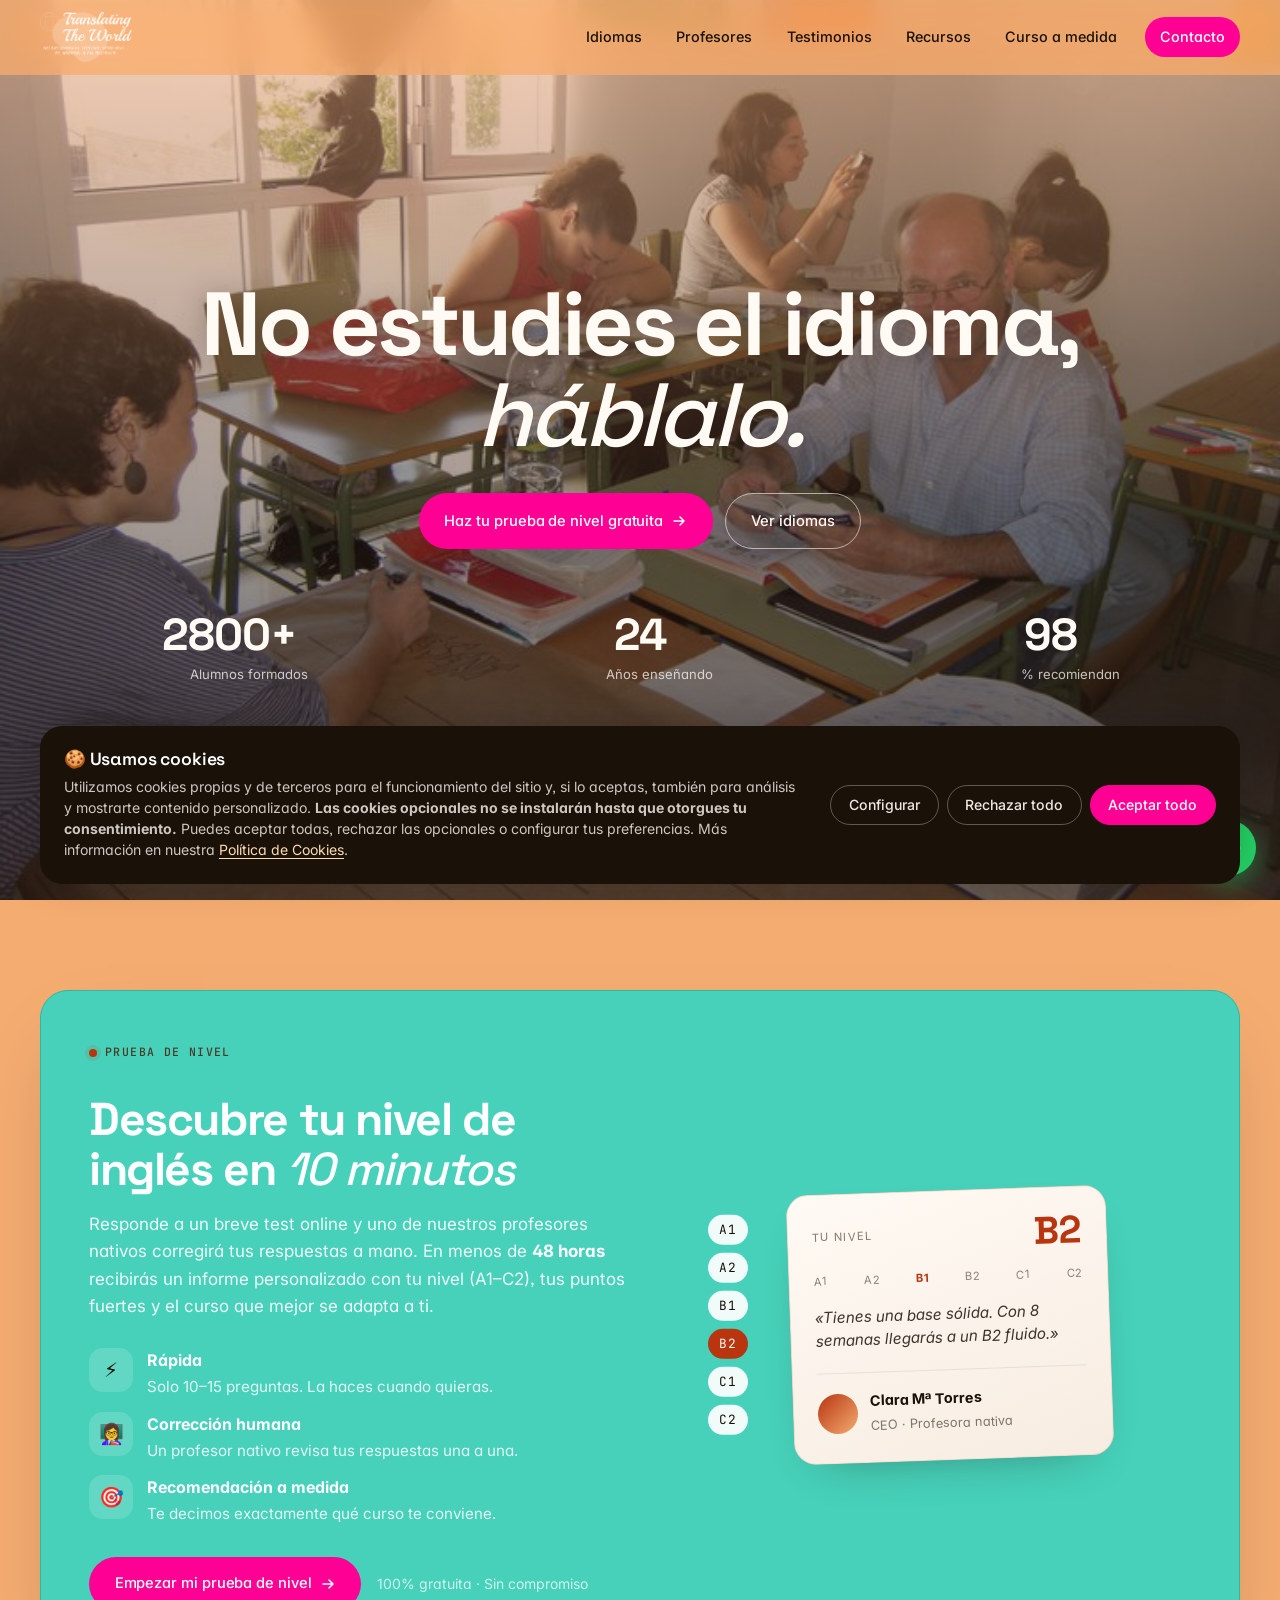
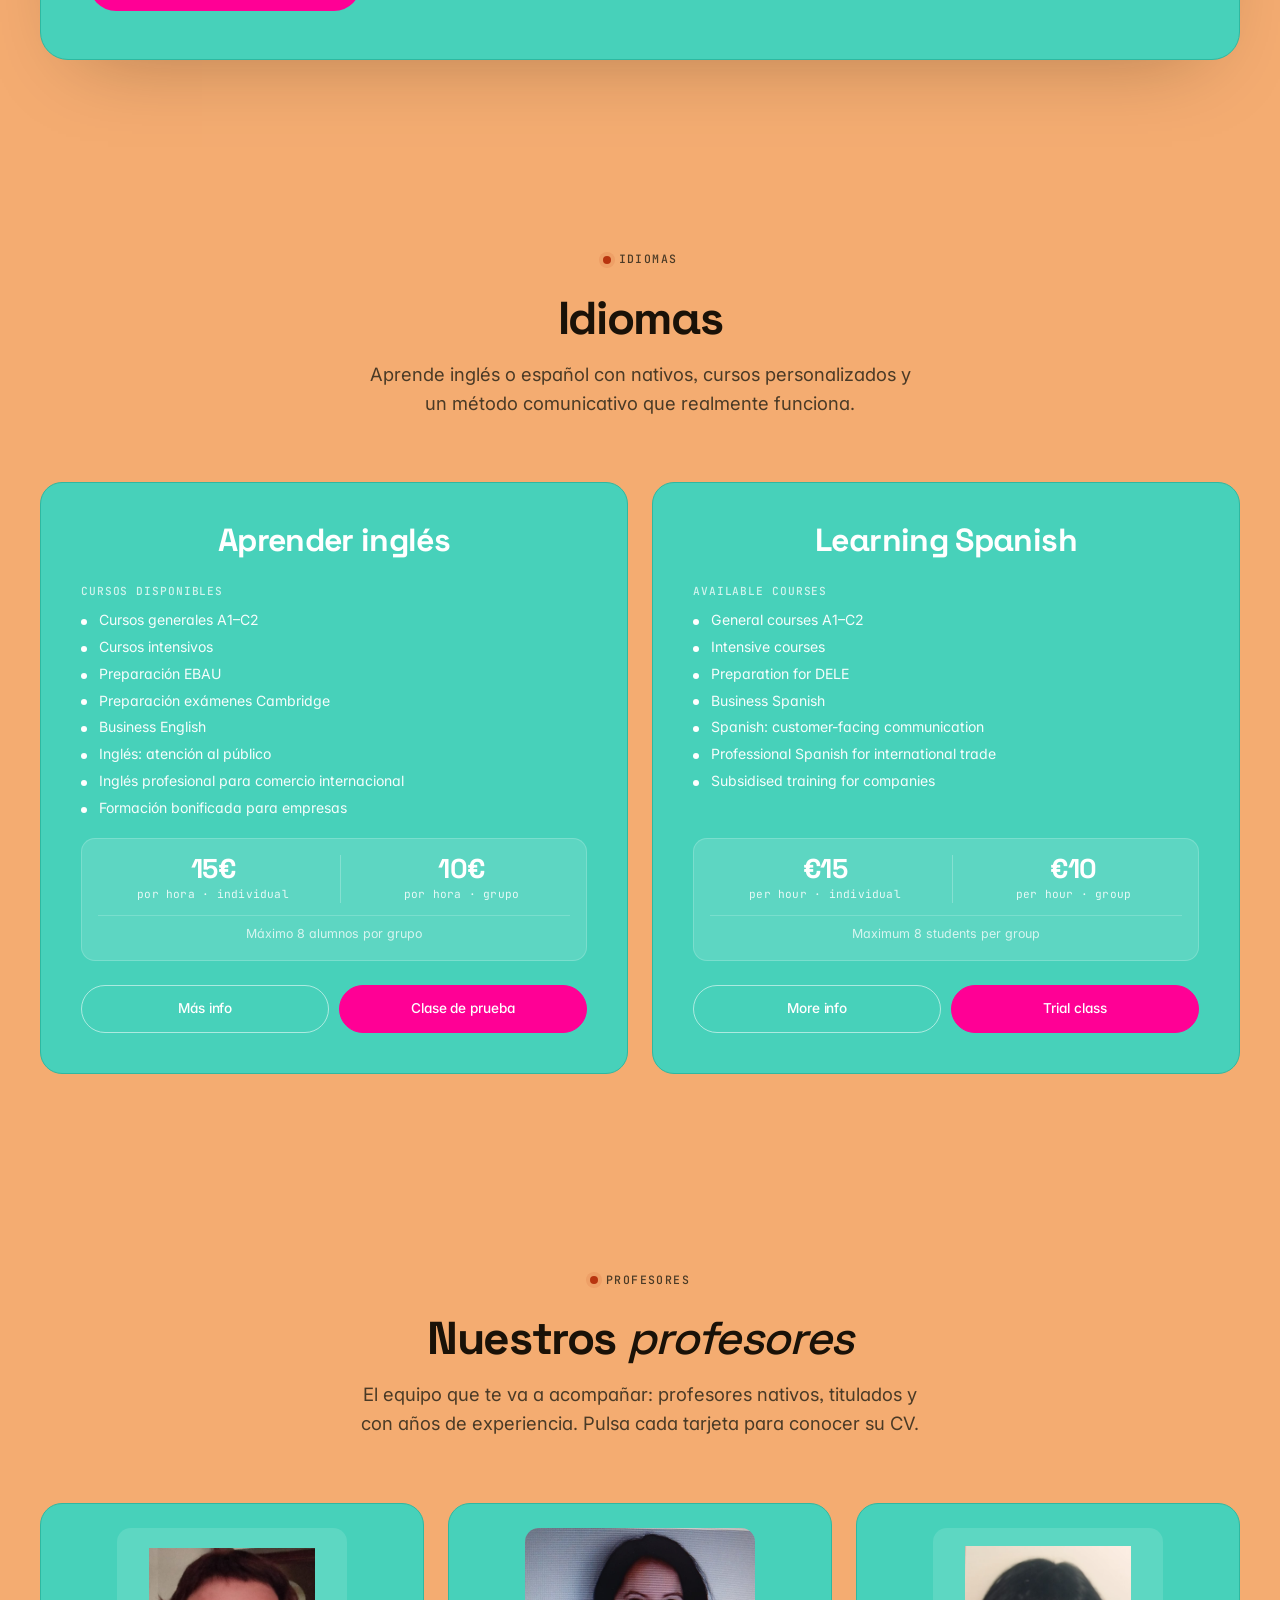
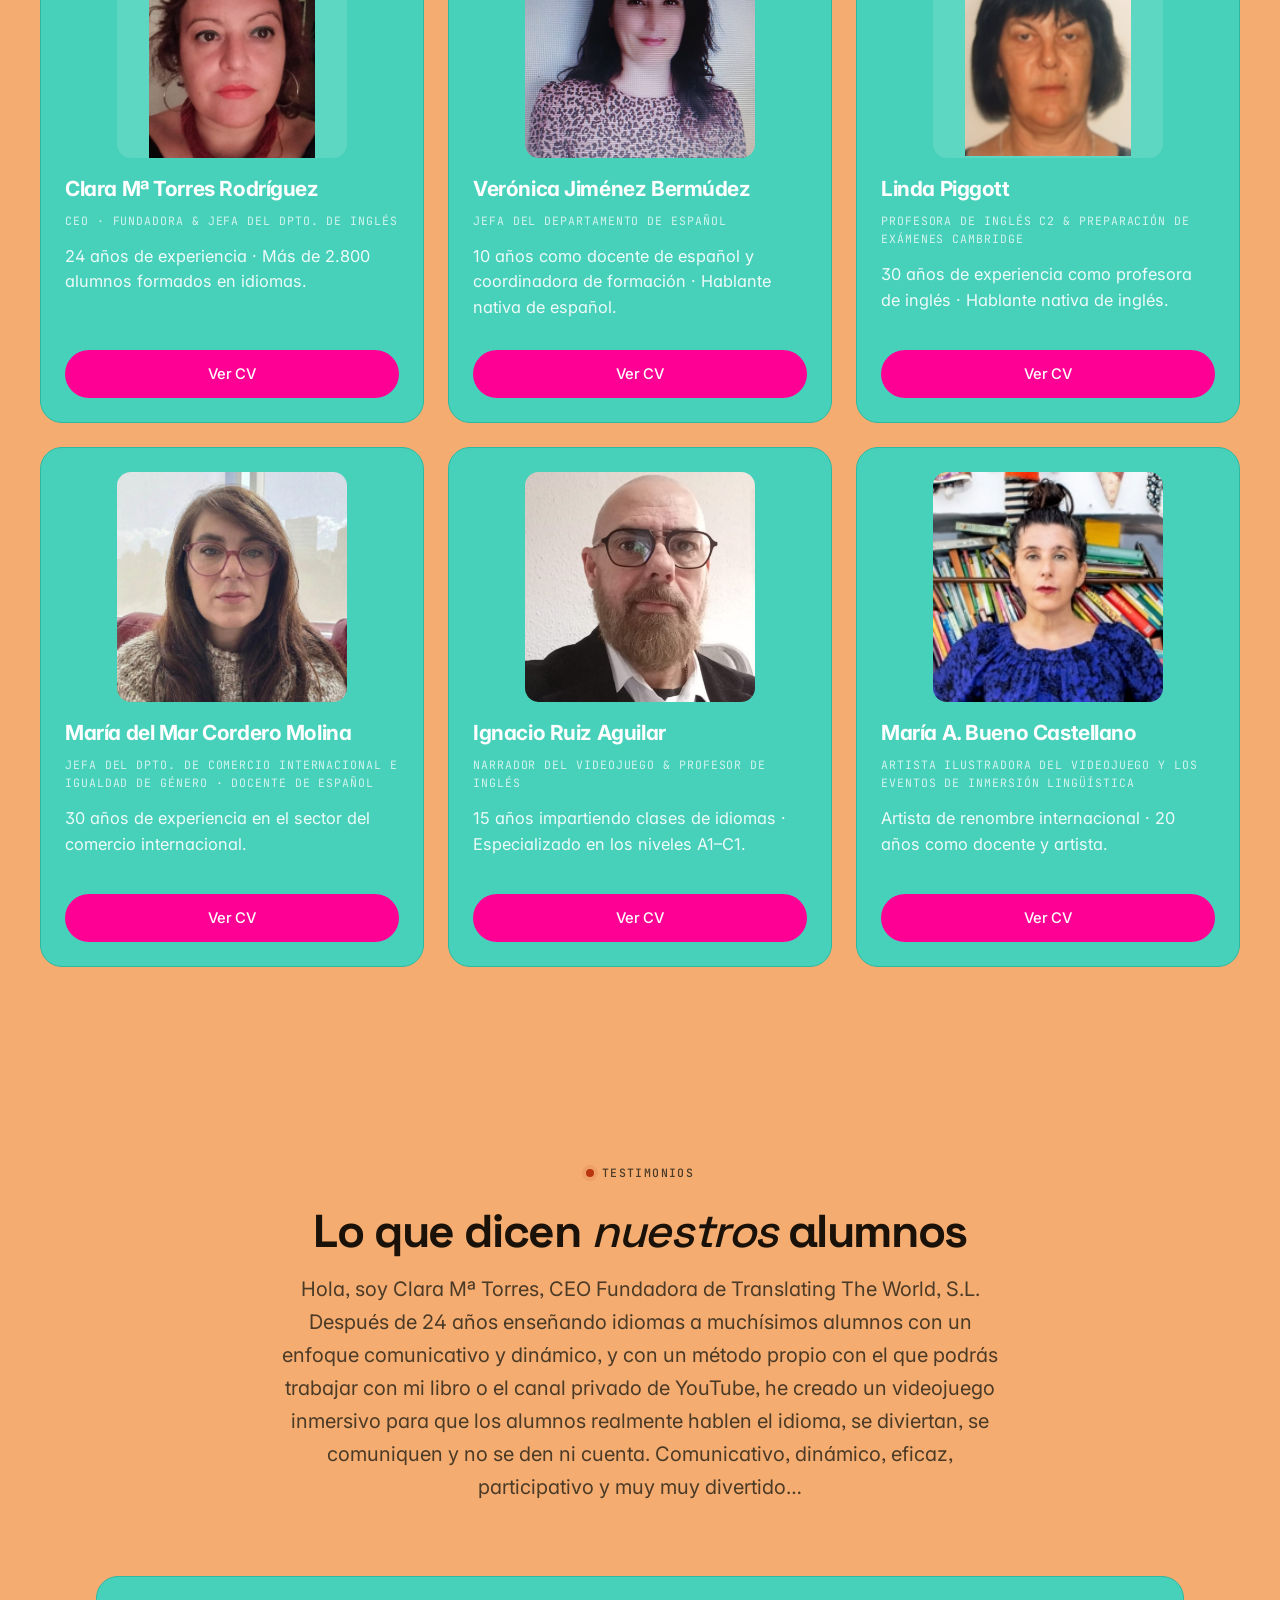
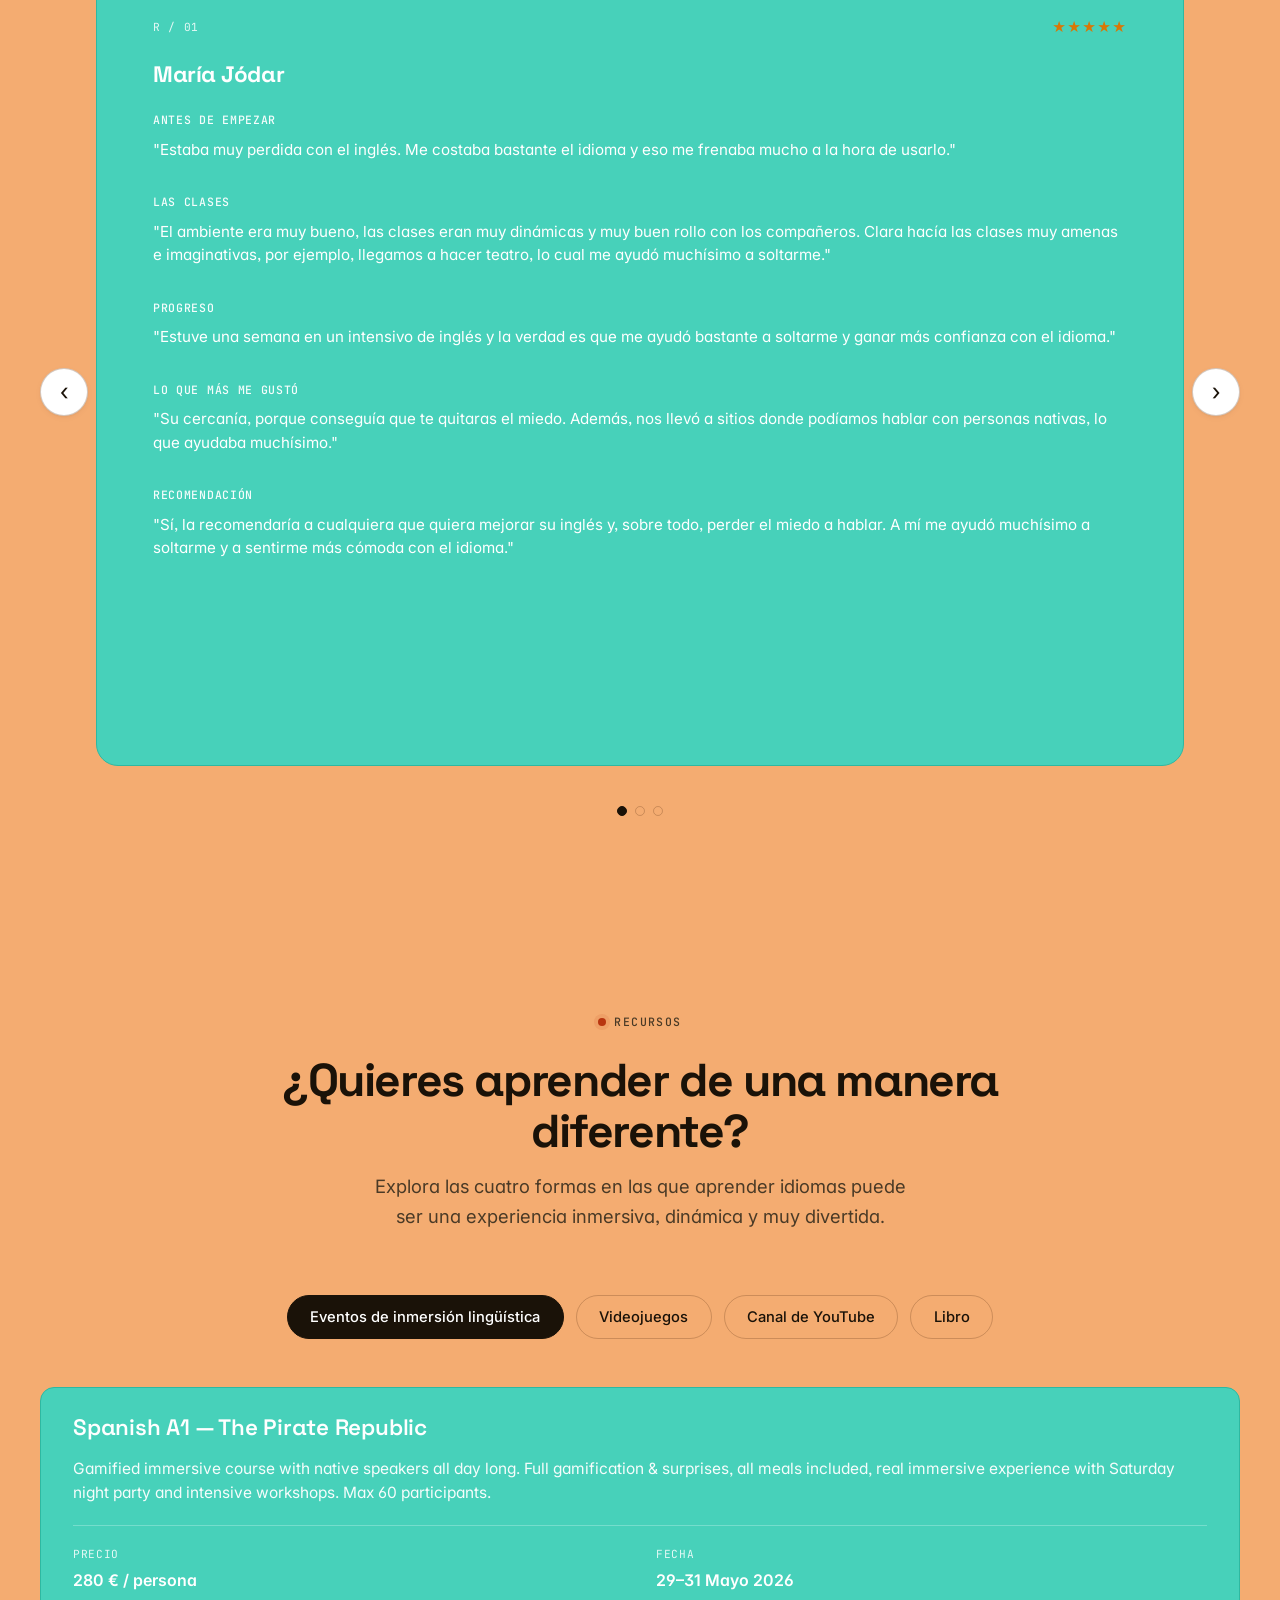
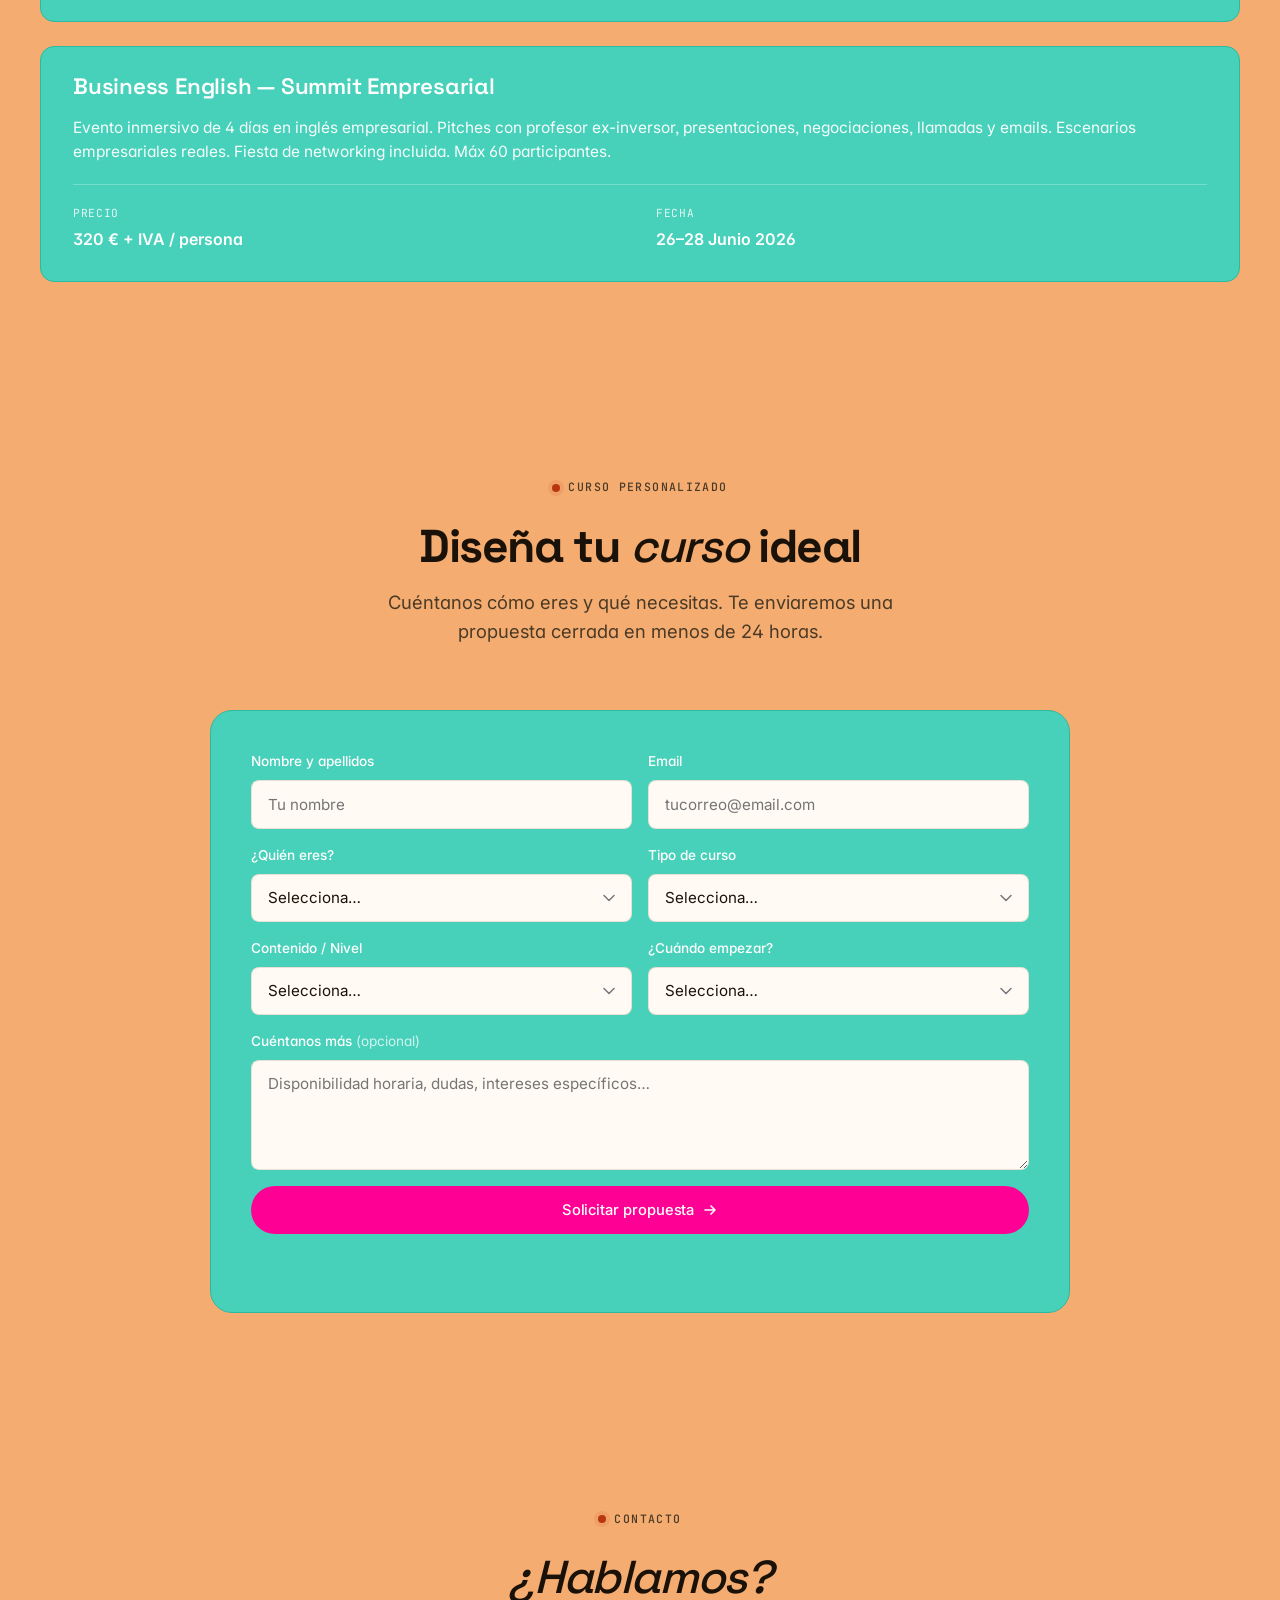
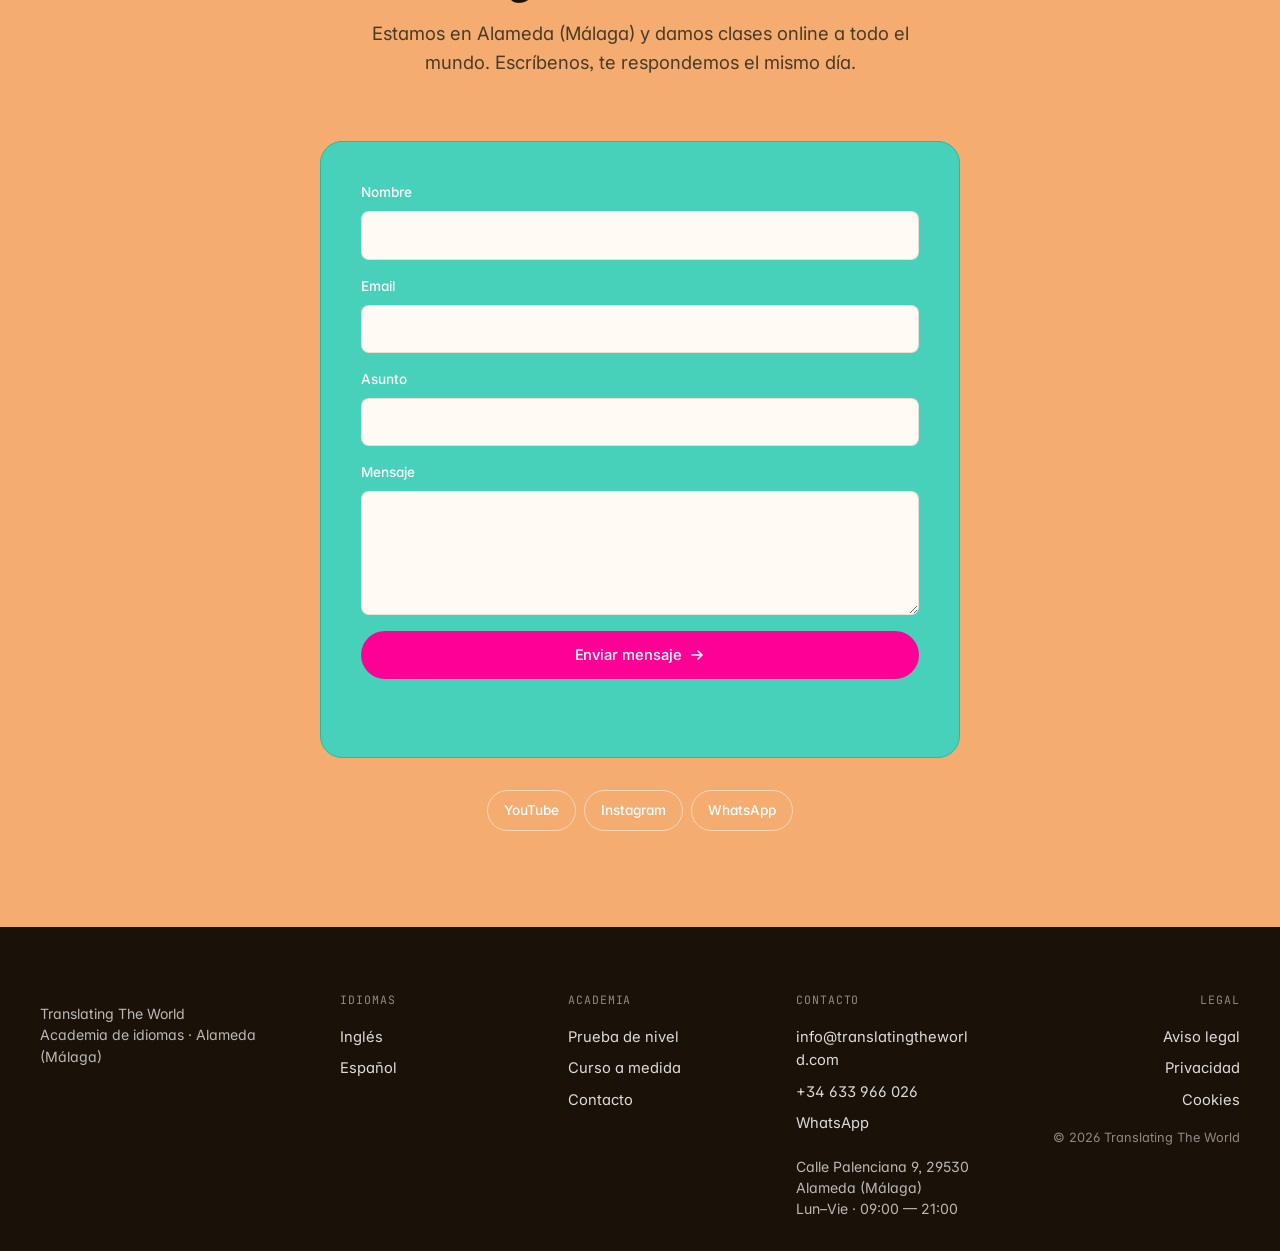
==== index.html @ 88749ecc "Cambios" ====
<!DOCTYPE html>
<html lang="es">
<head>
    <meta charset="UTF-8" />
    <meta name="viewport" content="width=device-width, initial-scale=1.0" />
    <meta name="theme-color" content="#f0a878" />
    <meta name="color-scheme" content="light" />

    <!-- SEO principal -->
    <title>Academia de inglés y español en Alameda (Málaga) · Translating The World</title>
    <meta name="description" content="Academia de idiomas en Alameda (Málaga): aprende inglés y español con profesores nativos, cursos personalizados y preparación de Cambridge, IELTS y DELE. Clases online y presenciales." />
    <meta name="keywords" content="academia de idiomas, aprender inglés, aprender español, academia inglés Málaga, academia español Málaga, academia de idiomas Alameda, clases inglés, clases español, profesores nativos, DELE, IELTS, Cambridge, cursos de idiomas" />
    <meta name="author" content="Translating The World" />
    <meta name="robots" content="index, follow, max-image-preview:large, max-snippet:-1, max-video-preview:-1" />
    <meta name="googlebot" content="index, follow" />
    <meta name="language" content="Spanish" />
    <meta name="geo.region" content="ES-MA" />
    <meta name="geo.placename" content="Alameda" />
    <meta name="geo.position" content="37.2122;-4.6512" />
    <meta name="ICBM" content="37.2122, -4.6512" />
    <link rel="canonical" href="https://www.translatingtheworld.com/" />

    <!-- Open Graph -->
    <meta property="og:type" content="website" />
    <meta property="og:locale" content="es_ES" />
    <meta property="og:site_name" content="Translating The World" />
    <meta property="og:title" content="Academia de inglés y español en Alameda (Málaga) · Translating The World" />
    <meta property="og:description" content="Aprende inglés y español con profesores nativos. Cursos personalizados, Cambridge, IELTS y DELE. Online y presencial en Alameda (Málaga)." />
    <meta property="og:url" content="https://www.translatingtheworld.com/" />
    <meta property="og:image" content="https://www.translatingtheworld.com/photos/hero-1.jpg" />
    <meta property="og:image:width" content="720" />
    <meta property="og:image:height" content="540" />
    <meta property="og:image:alt" content="Academia Translating The World — Aprende idiomas con profesores nativos" />

    <!-- Twitter Card -->
    <meta name="twitter:card" content="summary_large_image" />
    <meta name="twitter:title" content="Academia de inglés y español en Alameda (Málaga) · Translating The World" />
    <meta name="twitter:description" content="Aprende inglés y español con profesores nativos. Cursos personalizados, Cambridge, IELTS y DELE." />
    <meta name="twitter:image" content="https://www.translatingtheworld.com/photos/hero-1.jpg" />
    <meta name="twitter:image:alt" content="Academia Translating The World — Aprende idiomas con profesores nativos" />

    <!-- Favicon y PWA -->
    <link rel="icon" type="image/jpeg" href="Favicon.jpg" />
    <link rel="apple-touch-icon" href="Favicon.jpg" />
    <meta name="apple-mobile-web-app-capable" content="yes" />
    <meta name="apple-mobile-web-app-status-bar-style" content="default" />
    <meta name="apple-mobile-web-app-title" content="Translating The World" />

    <!-- Fuentes: preconnect para reducir TTFB -->
    <link rel="preconnect" href="https://fonts.googleapis.com" />
    <link rel="preconnect" href="https://fonts.gstatic.com" crossorigin />
    <link rel="dns-prefetch" href="https://fonts.googleapis.com" />

    <link href="https://fonts.googleapis.com/css2?family=Inter:wght@300;400;500;600;700;800&family=Space+Grotesk:wght@400;500;600;700&family=JetBrains+Mono:wght@400;500&display=swap" rel="stylesheet" />
    <link rel="stylesheet" href="styles.css" />

    <!-- Schema.org JSON-LD -->
    <script type="application/ld+json">
    {
        "@context": "https://schema.org",
        "@type": "EducationalOrganization",
        "@id": "https://www.translatingtheworld.com/#organization",
        "name": "Translating The World",
        "alternateName": "Translating The World Academia de Idiomas",
        "url": "https://www.translatingtheworld.com/",
        "logo": "https://www.translatingtheworld.com/Logo.png",
        "description": "Academia de idiomas especializada en la enseñanza de inglés y español con profesores nativos y cursos personalizados.",
        "foundingDate": "2014",
        "address": {
            "@type": "PostalAddress",
            "streetAddress": "Calle Palenciana 9",
            "addressLocality": "Alameda",
            "postalCode": "29530",
            "addressRegion": "Málaga",
            "addressCountry": "ES"
        },
        "geo": {
            "@type": "GeoCoordinates",
            "latitude": 37.2122,
            "longitude": -4.6512
        },
        "contactPoint": {
            "@type": "ContactPoint",
            "telephone": "+34-633-966-026",
            "contactType": "customer service",
            "email": "info@translatingtheworld.com",
            "availableLanguage": ["Spanish", "English"]
        },
        "openingHoursSpecification": [
            {
                "@type": "OpeningHoursSpecification",
                "dayOfWeek": ["Monday", "Tuesday", "Wednesday", "Thursday", "Friday"],
                "opens": "09:00",
                "closes": "21:00"
            }
        ],
        "sameAs": [
            "https://www.youtube.com/@LaSagadelosSieteMares",
            "https://www.instagram.com/translatingtheworldcom/"
        ],
        "priceRange": "€€",
        "image": "https://www.translatingtheworld.com/Logo.png"
    }
    </script>
    <script type="application/ld+json">
    {
        "@context": "https://schema.org",
        "@type": "Course",
        "name": "Curso de inglés para adultos",
        "description": "Curso de inglés completo con profesores nativos: conversación, fluidez, preparación Cambridge e IELTS, inglés de negocios. Modalidad online y presencial.",
        "provider": {
            "@id": "https://www.translatingtheworld.com/#organization"
        },
        "inLanguage": "en",
        "courseMode": ["online", "onsite"],
        "educationalLevel": "All Levels"
    }
    </script>
    <script type="application/ld+json">
    {
        "@context": "https://schema.org",
        "@type": "Course",
        "name": "Curso de español para extranjeros",
        "description": "Curso de español con profesores nativos: DELE A1–C2, cultura hispana, español de negocios. Modalidad online y presencial.",
        "provider": {
            "@id": "https://www.translatingtheworld.com/#organization"
        },
        "inLanguage": "es",
        "courseMode": ["online", "onsite"],
        "educationalLevel": "All Levels"
    }
    </script>
    <script type="application/ld+json">
    {
        "@context": "https://schema.org",
        "@type": "WebSite",
        "@id": "https://www.translatingtheworld.com/#website",
        "url": "https://www.translatingtheworld.com/",
        "name": "Translating The World",
        "inLanguage": "es-ES",
        "publisher": {
            "@id": "https://www.translatingtheworld.com/#organization"
        }
    }
    </script>
</head>
<body>
    <!-- ========== HEADER / NAV ========== -->
    <header class="header" id="header">
        <div class="container header__container">
            <a href="#home" class="logo" aria-label="Translating The World — Inicio">
                <img class="logo__img" src="Logo.png" alt="" aria-hidden="true">
            </a>

            <nav class="nav" id="nav" aria-label="Navegación principal">
                <a href="#languages" class="nav__link">Idiomas</a>
                <a href="#teachers" class="nav__link">Profesores</a>
                <a href="#testimonials" class="nav__link">Testimonios</a>
                <a href="#resources" class="nav__link">Recursos</a>
                <a href="#custom" class="nav__link">Curso a medida</a>
                <a href="#contact" class="nav__link nav__link--cta">Contacto</a>
            </nav>

            <button class="menu-toggle" id="menu-toggle" aria-label="Abrir menú" aria-expanded="false" aria-controls="nav">
                <span></span><span></span><span></span>
            </button>
        </div>
    </header>

    <noscript>
        <div style="background:#1a1208;color:#fffaf4;padding:1rem;text-align:center;font-family:sans-serif;">
            Para una experiencia completa en Translating The World, activa JavaScript. Las funciones de navegación y formulario requieren JavaScript.
        </div>
    </noscript>

    <!-- ========== HERO ========== -->
    <section class="hero" id="home" aria-label="Eslogan principal y datos clave de la academia">
        <!-- Carrusel de fondo: añade tantas imágenes como quieras a la carpeta /photos -->
        <div class="hero__carousel" aria-hidden="true">
            <div class="hero__track">
                <div class="hero__slide" role="img" aria-label="Foto de la academia" style="background-image:url('photos/hero-1.jpg');"></div>
                <div class="hero__slide" role="img" aria-label="Foto de la academia" style="background-image:url('photos/hero-2.jpg');"></div>
                <div class="hero__slide" role="img" aria-label="Foto de la academia" style="background-image:url('photos/hero-3.jpg');"></div>
                <div class="hero__slide" role="img" aria-label="Foto de la academia" style="background-image:url('photos/hero-4.jpg');"></div>
                <div class="hero__slide" role="img" aria-label="Foto de la academia" style="background-image:url('photos/hero-5.jpg');"></div>
                <div class="hero__slide" role="img" aria-label="Foto de la academia" style="background-image:url('photos/hero-6.jpg');"></div>
                <!-- Copias para el bucle infinito (la animación recorre las 6 primeras) -->
                <div class="hero__slide" role="img" aria-label="Foto de la academia" style="background-image:url('photos/hero-1.jpg');"></div>
                <div class="hero__slide" role="img" aria-label="Foto de la academia" style="background-image:url('photos/hero-2.jpg');"></div>
                <div class="hero__slide" role="img" aria-label="Foto de la academia" style="background-image:url('photos/hero-3.jpg');"></div>
                <div class="hero__slide" role="img" aria-label="Foto de la academia" style="background-image:url('photos/hero-4.jpg');"></div>
                <div class="hero__slide" role="img" aria-label="Foto de la academia" style="background-image:url('photos/hero-5.jpg');"></div>
                <div class="hero__slide" role="img" aria-label="Foto de la academia" style="background-image:url('photos/hero-6.jpg');"></div>
            </div>
            <div class="hero__overlay"></div>
        </div>

        <div class="container hero__container">
            <div class="hero__inner">
                <h1 class="hero__title">
                    No estudies el idioma,<br/>
                    <em>háblalo.</em>
                </h1>
                <div class="hero__actions">
                    <a href="prueba-de-nivel.html" class="btn btn--primary">
                        Haz tu prueba de nivel gratuita
                        <svg width="16" height="16" viewBox="0 0 16 16" fill="none" aria-hidden="true"><path d="M3 8h10M9 4l4 4-4 4" stroke="currentColor" stroke-width="1.6" stroke-linecap="round" stroke-linejoin="round"/></svg>
                    </a>
                    <a href="#languages" class="btn btn--ghost btn--light">Ver idiomas</a>
                </div>
            </div>

            <dl class="hero__stats" aria-label="Datos clave de la academia">
                <div class="stat">
                    <dt class="stat__num" data-counter="2800">0</dt>
                    <dd class="stat__label">Alumnos formados</dd>
                </div>
                <div class="stat">
                    <dt class="stat__num" data-counter="24">0</dt>
                    <dd class="stat__label">Años enseñando</dd>
                </div>
                <div class="stat">
                    <dt class="stat__num" data-counter="98">0</dt>
                    <dd class="stat__label">% recomiendan</dd>
                </div>
            </dl>
        </div>
    </section>

    <!-- ========== PRUEBA DE NIVEL ========== -->
    <section class="section leveltest" id="leveltest" aria-labelledby="leveltest-title">
        <div class="container">
            <div class="leveltest__panel">
                <div class="leveltest__copy">
                    <span class="eyebrow"><span class="eyebrow__dot"></span>Prueba de nivel</span>
                    <h2 class="section__title" id="leveltest-title">Descubre tu nivel de inglés en <em>10 minutos</em></h2>
                    <p class="leveltest__lead">
                        Responde a un breve test online y uno de nuestros profesores nativos
                        corregirá tus respuestas a mano. En menos de <strong>48 horas</strong>
                        recibirás un informe personalizado con tu nivel (A1–C2), tus puntos
                        fuertes y el curso que mejor se adapta a ti.
                    </p>

                    <ul class="leveltest__bullets" role="list">
                        <li>
                            <span class="leveltest__bullet-icon" aria-hidden="true">⚡</span>
                            <div>
                                <strong>Rápida</strong>
                                <p>Solo 10–15 preguntas. La haces cuando quieras.</p>
                            </div>
                        </li>
                        <li>
                            <span class="leveltest__bullet-icon" aria-hidden="true">👩‍🏫</span>
                            <div>
                                <strong>Corrección humana</strong>
                                <p>Un profesor nativo revisa tus respuestas una a una.</p>
                            </div>
                        </li>
                        <li>
                            <span class="leveltest__bullet-icon" aria-hidden="true">🎯</span>
                            <div>
                                <strong>Recomendación a medida</strong>
                                <p>Te decimos exactamente qué curso te conviene.</p>
                            </div>
                        </li>
                    </ul>

                    <div class="leveltest__actions">
                        <a href="prueba-de-nivel.html" class="btn btn--primary">
                            Empezar mi prueba de nivel
                            <svg width="16" height="16" viewBox="0 0 16 16" fill="none" aria-hidden="true"><path d="M3 8h10M9 4l4 4-4 4" stroke="currentColor" stroke-width="1.6" stroke-linecap="round" stroke-linejoin="round"/></svg>
                        </a>
                        <span class="leveltest__note">100% gratuita · Sin compromiso</span>
                    </div>
                </div>

                <div class="leveltest__visual" aria-hidden="true">
                    <div class="leveltest__card">
                        <div class="leveltest__card-head">
                            <span class="leveltest__card-eyebrow">Tu nivel</span>
                            <span class="leveltest__card-level">B2</span>
                        </div>
                        <div class="leveltest__card-scale">
                            <span>A1</span><span>A2</span><span class="is-active">B1</span><span>B2</span><span>C1</span><span>C2</span>
                        </div>
                        <p class="leveltest__card-text">«Tienes una base sólida. Con 8 semanas llegarás a un B2 fluido.»</p>
                        <div class="leveltest__card-foot">
                            <span class="leveltest__card-avatar" aria-hidden="true"></span>
                            <div>
                                <strong>Clara Mª Torres</strong>
                                <small>CEO · Profesora nativa</small>
                            </div>
                        </div>
                    </div>

                    <ul class="leveltest__scale" aria-hidden="true">
                        <li><span>A1</span></li>
                        <li><span>A2</span></li>
                        <li><span>B1</span></li>
                        <li><span>B2</span></li>
                        <li><span>C1</span></li>
                        <li><span>C2</span></li>
                    </ul>
                </div>
            </div>
        </div>
    </section>

    <!-- ========== IDIOMAS ========== -->
    <section class="section languages" id="languages" aria-labelledby="lang-title">
        <div class="container">
            <header class="section__head">
                <span class="eyebrow"><span class="eyebrow__dot"></span>Idiomas</span>
                <h2 class="section__title" id="lang-title">Idiomas</h2>
                <p class="section__lead">
                    Aprende inglés o español con nativos, cursos personalizados
                    y un método comunicativo que realmente funciona.
                </p>
            </header>

            <div class="lang-grid">
                <article class="lang-card" data-lang="en">
                    <h3 class="lang-card__title">Aprender inglés</h3>

                    <div class="lang-card__block">
                        <span class="lang-card__block-title">Cursos disponibles</span>
                        <ul class="lang-card__courses">
                            <li>Cursos generales A1–C2</li>
                            <li>Cursos intensivos</li>
                            <li>Preparación EBAU</li>
                            <li>Preparación exámenes Cambridge</li>
                            <li>Business English</li>
                            <li>Inglés: atención al público</li>
                            <li>Inglés profesional para comercio internacional</li>
                            <li>Formación bonificada para empresas</li>
                        </ul>
                    </div>

                    <div class="lang-card__pricing">
                        <div class="lang-card__price">
                            <span class="lang-card__price-value">15€</span>
                            <span class="lang-card__price-label">por hora · individual</span>
                        </div>
                        <div class="lang-card__price">
                            <span class="lang-card__price-value">10€</span>
                            <span class="lang-card__price-label">por hora · grupo</span>
                        </div>
                        <p class="lang-card__price-note">Máximo 8 alumnos por grupo</p>
                    </div>

                    <div class="lang-card__actions">
                        <a href="#contact" class="btn btn--ghost" data-info="Inglés">Más info</a>
                        <a href="#contact" class="btn btn--primary" data-trial="Inglés">Clase de prueba</a>
                    </div>
                </article>

                <article class="lang-card" data-lang="es">
                    <h3 class="lang-card__title">Learning Spanish</h3>

                    <div class="lang-card__block">
                        <span class="lang-card__block-title">Available courses</span>
                        <ul class="lang-card__courses">
                            <li>General courses A1–C2</li>
                            <li>Intensive courses</li>
                            <li>Preparation for DELE</li>
                            <li>Business Spanish</li>
                            <li>Spanish: customer-facing communication</li>
                            <li>Professional Spanish for international trade</li>
                            <li>Subsidised training for companies</li>
                        </ul>
                    </div>

                    <div class="lang-card__pricing">
                        <div class="lang-card__price">
                            <span class="lang-card__price-value">€15</span>
                            <span class="lang-card__price-label">per hour · individual</span>
                        </div>
                        <div class="lang-card__price">
                            <span class="lang-card__price-value">€10</span>
                            <span class="lang-card__price-label">per hour · group</span>
                        </div>
                        <p class="lang-card__price-note">Maximum 8 students per group</p>
                    </div>

                    <div class="lang-card__actions">
                        <a href="#contact" class="btn btn--ghost" data-info="Spanish">More info</a>
                        <a href="#contact" class="btn btn--primary" data-trial="Spanish">Trial class</a>
                    </div>
                </article>
            </div>
        </div>
    </section>

    <!-- ========== PROFESORES ========== -->
    <section class="section teachers" id="teachers" aria-labelledby="teachers-title">
        <div class="container">
            <header class="section__head">
                <span class="eyebrow"><span class="eyebrow__dot"></span>Profesores</span>
                <h2 class="section__title" id="teachers-title">Nuestros <em>profesores</em></h2>
                <p class="section__lead">
                    El equipo que te va a acompañar: profesores nativos, titulados y con años
                    de experiencia. Pulsa cada tarjeta para conocer su CV.
                </p>
            </header>

            <div class="teacher-grid">
                <!-- ===== Profesor/a 1 ===== (sustituir nombre, especialidad, descripción, CV y foto) -->
                <article class="teacher-card">
                    <div class="teacher-card__inner">
                        <div class="teacher-card__face teacher-card__face--front">
                            <div class="teacher-card__photo">
                                <img src="photos/profesores/Clara.jpg" alt="Clara Mª Torres Rodríguez" class="teacher-card__photo-img--small" width="738" height="1024" loading="lazy">
                            </div>
                            <h3 class="teacher-card__name">Clara Mª Torres Rodríguez</h3>
                            <p class="teacher-card__role">CEO · Fundadora & Jefa del Dpto. de Inglés</p>
                            <p class="teacher-card__desc">
                                24 años de experiencia · Más de 2.800 alumnos formados
                                en idiomas.
                            </p>
                            <button type="button" class="btn btn--primary teacher-card__flip" aria-expanded="false">Ver CV</button>
                        </div>
                        <div class="teacher-card__face teacher-card__face--back">
                            <h3 class="teacher-card__cv-title">CV — Clara Mª Torres</h3>
                            <ul class="teacher-card__cv">
                                <li>📚 Licenciada en Filología Inglesa</li>
                                <li>📚 Cursando la Licenciatura en Traducción e Interpretación</li>
                                <li>🏢 24 años impartiendo formación reglada y no reglada, certificados de profesionalidad y como docente en la Junta de Andalucía</li>
                                <li>🌍 Experiencia internacional: Londres, Galway e India</li>
                            </ul>
                            <button type="button" class="btn btn--ghost teacher-card__flip" aria-expanded="true">Volver</button>
                        </div>
                    </div>
                </article>

                <!-- ===== Profesor/a 2 ===== -->
                <article class="teacher-card">
                    <div class="teacher-card__inner">
                        <div class="teacher-card__face teacher-card__face--front">
                            <div class="teacher-card__photo">
                                <img src="photos/profesores/Veronica.jpg" alt="Verónica Jiménez Bermúdez" width="860" height="1024" loading="lazy">
                            </div>
                            <h3 class="teacher-card__name">Verónica Jiménez Bermúdez</h3>
                            <p class="teacher-card__role">Jefa del Departamento de Español</p>
                            <p class="teacher-card__desc">
                                10 años como docente de español y coordinadora de formación ·
                                Hablante nativa de español.
                            </p>
                            <button type="button" class="btn btn--primary teacher-card__flip" aria-expanded="false">Ver CV</button>
                        </div>
                        <div class="teacher-card__face teacher-card__face--back">
                            <h3 class="teacher-card__cv-title">CV — Verónica Jiménez</h3>
                            <ul class="teacher-card__cv">
                                <li>📚 Licenciada en Geografía e Historia</li>
                                <li>🎓 Máster en Enseñanza de Español como Segunda Lengua</li>
                                <li>🏢 10 años como docente de español y coordinadora de formación</li>
                                <li>🇪🇸 Hablante nativa de español</li>
                            </ul>
                            <button type="button" class="btn btn--ghost teacher-card__flip" aria-expanded="true">Volver</button>
                        </div>
                    </div>
                </article>

                <!-- ===== Profesor/a 3 ===== -->
                <article class="teacher-card">
                    <div class="teacher-card__inner">
                        <div class="teacher-card__face teacher-card__face--front">
                            <div class="teacher-card__photo">
                                <img src="photos/profesores/Linda.jpeg" alt="Linda Piggott" class="teacher-card__photo-img--small" width="782" height="987" loading="lazy">
                            </div>
                            <h3 class="teacher-card__name">Linda Piggott</h3>
                            <p class="teacher-card__role">Profesora de inglés C2 & Preparación de exámenes Cambridge</p>
                            <p class="teacher-card__desc">
                                30 años de experiencia como profesora de inglés ·
                                Hablante nativa de inglés.
                            </p>
                            <button type="button" class="btn btn--primary teacher-card__flip" aria-expanded="false">Ver CV</button>
                        </div>
                        <div class="teacher-card__face teacher-card__face--back">
                            <h3 class="teacher-card__cv-title">CV — Linda Piggott</h3>
                            <ul class="teacher-card__cv">
                                <li>🏢 30 años de experiencia como profesora de inglés</li>
                                <li>🎓 Especialista en preparación de exámenes Cambridge</li>
                                <li>📚 Profesora de inglés nivel C2</li>
                                <li>🇬🇧 Hablante nativa de inglés</li>
                            </ul>
                            <button type="button" class="btn btn--ghost teacher-card__flip" aria-expanded="true">Volver</button>
                        </div>
                    </div>
                </article>

                <!-- ===== Profesor/a 4 ===== -->
                <article class="teacher-card">
                    <div class="teacher-card__inner">
                        <div class="teacher-card__face teacher-card__face--front">
                            <div class="teacher-card__photo">
                                <img src="photos/profesores/Maria del mar.jpg" alt="María del Mar Cordero Molina" width="1013" height="1024" loading="lazy">
                            </div>
                            <h3 class="teacher-card__name">María del Mar Cordero Molina</h3>
                            <p class="teacher-card__role">Jefa del Dpto. de Comercio Internacional e Igualdad de Género · Docente de español</p>
                            <p class="teacher-card__desc">
                                30 años de experiencia en el sector del comercio internacional.
                            </p>
                            <button type="button" class="btn btn--primary teacher-card__flip" aria-expanded="false">Ver CV</button>
                        </div>
                        <div class="teacher-card__face teacher-card__face--back">
                            <h3 class="teacher-card__cv-title">CV — María del Mar Cordero</h3>
                            <ul class="teacher-card__cv">
                                <li>🏢 30 años de experiencia en el sector del comercio internacional</li>
                                <li>📚 Docente de Comercio Internacional</li>
                                <li>⚖️ Docente de Igualdad de Género</li>
                                <li>🎓 Curso de Formador de Formadores</li>
                            </ul>
                            <button type="button" class="btn btn--ghost teacher-card__flip" aria-expanded="true">Volver</button>
                        </div>
                    </div>
                </article>

                <!-- ===== Profesor/a 5 ===== -->
                <article class="teacher-card">
                    <div class="teacher-card__inner">
                        <div class="teacher-card__face teacher-card__face--front">
                            <div class="teacher-card__photo">
                                <img src="photos/profesores/Ignacio.jpg" alt="Ignacio Ruiz Aguilar" width="842" height="1024" loading="lazy">
                            </div>
                            <h3 class="teacher-card__name">Ignacio Ruiz Aguilar</h3>
                            <p class="teacher-card__role">Narrador del videojuego & Profesor de inglés</p>
                            <p class="teacher-card__desc">
                                15 años impartiendo clases de idiomas · Especializado en
                                los niveles A1–C1.
                            </p>
                            <button type="button" class="btn btn--primary teacher-card__flip" aria-expanded="false">Ver CV</button>
                        </div>
                        <div class="teacher-card__face teacher-card__face--back">
                            <h3 class="teacher-card__cv-title">CV — Ignacio Ruiz</h3>
                            <ul class="teacher-card__cv">
                                <li>🎙️ Narrador del videojuego educativo de Translating The World</li>
                                <li>📚 Profesor de inglés especializado en niveles A1–C1</li>
                                <li>🏢 15 años impartiendo clases de idiomas</li>
                                <li>🌍 Experiencia internacional: Sheffield y Londres</li>
                            </ul>
                            <button type="button" class="btn btn--ghost teacher-card__flip" aria-expanded="true">Volver</button>
                        </div>
                    </div>
                </article>

                <!-- ===== Profesor/a 6 ===== -->
                <article class="teacher-card">
                    <div class="teacher-card__inner">
                        <div class="teacher-card__face teacher-card__face--front">
                            <div class="teacher-card__photo">
                                <img src="photos/profesores/Maria A.jpeg" alt="María A. Bueno Castellano" width="200" height="200" loading="lazy">
                            </div>
                            <h3 class="teacher-card__name">María A. Bueno Castellano</h3>
                            <p class="teacher-card__role">Artista ilustradora del videojuego y los eventos de inmersión lingüística</p>
                            <p class="teacher-card__desc">
                                Artista de renombre internacional · 20 años como docente
                                y artista.
                            </p>
                            <button type="button" class="btn btn--primary teacher-card__flip" aria-expanded="false">Ver CV</button>
                        </div>
                        <div class="teacher-card__face teacher-card__face--back">
                            <h3 class="teacher-card__cv-title">CV — María A. Bueno</h3>
                            <ul class="teacher-card__cv">
                                <li>📚 Doctoranda en Historia del Arte</li>
                                <li>🎓 Máster de Investigación en Historia del Arte</li>
                                <li>🏢 20 años como docente y artista</li>
                                <li>🌍 Experiencia internacional: Buenos Aires, Reino Unido, California, París y EE.UU.</li>
                            </ul>
                            <button type="button" class="btn btn--ghost teacher-card__flip" aria-expanded="true">Volver</button>
                        </div>
                    </div>
                </article>
            </div>
        </div>
    </section>

    <!-- ========== TESTIMONIOS ========== -->
    <section class="section testimonials" id="testimonials" aria-labelledby="tst-title">
        <div class="container">
            <header class="section__head">
                <span class="eyebrow"><span class="eyebrow__dot"></span>Testimonios</span>
                <h2 class="section__title" id="tst-title">Lo que dicen <em>nuestros</em> alumnos</h2>
                <p class="section__lead">
                    Hola, soy Clara Mª Torres, CEO Fundadora de Translating The World, S.L.
                    Después de 24 años enseñando idiomas a muchísimos alumnos con un enfoque
                    comunicativo y dinámico, y con un método propio con el que podrás trabajar
                    con mi libro o el canal privado de YouTube, he creado un videojuego
                    inmersivo para que los alumnos realmente hablen el idioma, se diviertan,
                    se comuniquen y no se den ni cuenta. Comunicativo, dinámico, eficaz,
                    participativo y muy muy divertido…
                </p>
            </header>

            <div class="tst__carousel" id="tst-carousel">
                <button type="button" class="tst__nav tst__nav--prev" aria-label="Testimonio anterior">‹</button>

                <div class="tst__track">
                    <figure class="tst-card">
                        <div class="tst-card__top">
                            <span class="tst-card__code">R / 01</span>
                            <div class="tst-card__stars" aria-label="5 estrellas">★★★★★</div>
                        </div>
                        <h3 class="tst-card__name">María Jódar</h3>
                        <div class="tst-card__sections">
                            <div class="tst-card__section">
                                <span class="tst-card__label">Antes de empezar</span>
                                <p>"Estaba muy perdida con el inglés. Me costaba bastante el idioma y eso me frenaba mucho a la hora de usarlo."</p>
                            </div>
                            <div class="tst-card__section">
                                <span class="tst-card__label">Las clases</span>
                                <p>"El ambiente era muy bueno, las clases eran muy dinámicas y muy buen rollo con los compañeros. Clara hacía las clases muy amenas e imaginativas, por ejemplo, llegamos a hacer teatro, lo cual me ayudó muchísimo a soltarme."</p>
                            </div>
                            <div class="tst-card__section">
                                <span class="tst-card__label">Progreso</span>
                                <p>"Estuve una semana en un intensivo de inglés y la verdad es que me ayudó bastante a soltarme y ganar más confianza con el idioma."</p>
                            </div>
                            <div class="tst-card__section">
                                <span class="tst-card__label">Lo que más me gustó</span>
                                <p>"Su cercanía, porque conseguía que te quitaras el miedo. Además, nos llevó a sitios donde podíamos hablar con personas nativas, lo que ayudaba muchísimo."</p>
                            </div>
                            <div class="tst-card__section">
                                <span class="tst-card__label">Recomendación</span>
                                <p>"Sí, la recomendaría a cualquiera que quiera mejorar su inglés y, sobre todo, perder el miedo a hablar. A mí me ayudó muchísimo a soltarme y a sentirme más cómoda con el idioma."</p>
                            </div>
                        </div>
                    </figure>

                    <figure class="tst-card">
                        <div class="tst-card__top">
                            <span class="tst-card__code">R / 02</span>
                            <div class="tst-card__stars" aria-label="5 estrellas">★★★★★</div>
                        </div>
                        <h3 class="tst-card__name">Esther M.L.</h3>
                        <div class="tst-card__sections">
                            <div class="tst-card__section">
                                <span class="tst-card__label">Antes de empezar</span>
                                <p>"Antes de empezar, me sentía bastante insegura con el inglés. Entendía algunas cosas básicas, pero me costaba mucho expresarme y mantener una conversación. Me frenaba el miedo a equivocarme y la falta de confianza. Además, lo necesitaba tanto a nivel profesional como personal, pero no encontraba una forma efectiva de avanzar."</p>
                            </div>
                            <div class="tst-card__section">
                                <span class="tst-card__label">Las clases</span>
                                <p>"Las clases fueron muy dinámicas y cercanas. El ambiente era relajado, lo que me ayudó a soltarme poco a poco. Clara hacía que todo fuera práctico y enfocado en hablar, lo cual me dio mucha más confianza. Me sentía cómoda participando, sin miedo a cometer errores."</p>
                            </div>
                            <div class="tst-card__section">
                                <span class="tst-card__label">Progreso</span>
                                <p>"Estuve durante varios meses y noté un progreso muy claro. Pasé de dudar constantemente a poder comunicarme con más fluidez. Mejoré mucho mi comprensión y, sobre todo, mi confianza al hablar. Empecé a sentir que realmente podía usar el idioma en situaciones reales."</p>
                            </div>
                            <div class="tst-card__section">
                                <span class="tst-card__label">Lo que más me gustó</span>
                                <p>"Lo que más me gustó fue su forma de enseñar: cercana, paciente y muy enfocada en las necesidades de cada alumno. Siempre sabía cómo motivarme y adaptar las clases para que fueran útiles y entretenidas. Se nota que le importa de verdad el progreso de sus alumnos."</p>
                            </div>
                            <div class="tst-card__section">
                                <span class="tst-card__label">Recomendación</span>
                                <p>"Sí, sin duda la recomendaría. Especialmente a personas que, como yo, se sienten bloqueadas o inseguras con el inglés. Si quieres mejorar de verdad y ganar confianza al hablar, Clara es la persona indicada. Te va a acompañar en todo el proceso y vas a notar el cambio."</p>
                            </div>
                        </div>
                    </figure>

                    <figure class="tst-card">
                        <div class="tst-card__top">
                            <span class="tst-card__code">R / 03</span>
                            <div class="tst-card__stars" aria-label="5 estrellas">★★★★★</div>
                        </div>
                        <h3 class="tst-card__name">Paco Sánchez</h3>
                        <div class="tst-card__sections">
                            <div class="tst-card__section">
                                <span class="tst-card__label">Sobre el curso</span>
                                <p>"Antes de empezar el curso no sabía prácticamente nada; me animé a asistir porque quería aprender un poco y entenderme con los clientes que transportaba en el autobús con el que trabajaba."</p>
                            </div>
                            <div class="tst-card__section">
                                <span class="tst-card__label">Las clases</span>
                                <p>"Las clases eran interesantes y el ambiente era agradable y tranquilo, pero al poco tiempo me di cuenta de que me costaba mucho aprender y pensé en dejarlo; Clara me animó a seguir, cosa que le agradezco, porque pude ver con más claridad cómo funcionaba el idioma y aprender."</p>
                            </div>
                            <div class="tst-card__section">
                                <span class="tst-card__label">Progreso</span>
                                <p>"El curso duró dos meses y mereció la pena, aunque no fue mucho tiempo aprendí y eso me dio cierta confianza. Se notaba que Clara estaba muy interesada en el progreso de sus alumnos, era paciente y te ayudaba a avanzar."</p>
                            </div>
                            <div class="tst-card__section">
                                <span class="tst-card__label">Lo que más me gustó</span>
                                <p>"Después del curso me animé y estuve un tiempo reuniéndome con personas nativas inglesas para mejorar y me fue bien."</p>
                            </div>
                            <div class="tst-card__section">
                                <span class="tst-card__label">Recomendación</span>
                                <p>"La recomendaría para todo aquel que desee adquirir confianza en el idioma."</p>
                            </div>
                        </div>
                    </figure>
                </div>

                <button type="button" class="tst__nav tst__nav--next" aria-label="Testimonio siguiente">›</button>

                <div class="tst__dots" role="tablist" aria-label="Selector de testimonio"></div>
            </div>
        </div>
    </section>

    <!-- ========== RECURSOS / EXPERIENCIAS ========== -->
    <section class="section resources" id="resources" aria-labelledby="resources-title">
        <div class="container">
            <header class="section__head">
                <span class="eyebrow"><span class="eyebrow__dot"></span>Recursos</span>
                <h2 class="section__title" id="resources-title">¿Quieres aprender de una manera diferente?</h2>
                <p class="section__lead">
                    Explora las cuatro formas en las que aprender idiomas puede ser una
                    experiencia inmersiva, dinámica y muy divertida.
                </p>
            </header>

            <div class="resources__tabs" role="tablist" aria-label="Recursos de aprendizaje">
                <button type="button" class="resources__tab is-active" role="tab" aria-selected="true" data-target="r-eventos">Eventos de inmersión lingüística</button>
                <button type="button" class="resources__tab" role="tab" aria-selected="false" data-target="r-videojuegos">Videojuegos</button>
                <button type="button" class="resources__tab" role="tab" aria-selected="false" data-target="r-youtube">Canal de YouTube</button>
                <button type="button" class="resources__tab" role="tab" aria-selected="false" data-target="r-libro">Libro</button>
            </div>

            <div class="resources__panels">
                <div class="resources__panel is-active" id="r-eventos" role="tabpanel">
                    <article class="event-card">
                        <header class="event-card__head">
                            <h3 class="event-card__title">Spanish A1 — The Pirate Republic</h3>
                        </header>
                        <p class="event-card__desc">
                            Gamified immersive course with native speakers all day long.
                            Full gamification &amp; surprises, all meals included, real
                            immersive experience with Saturday night party and intensive
                            workshops. Max 60 participants.
                        </p>
                        <dl class="event-card__meta">
                            <div class="event-card__row">
                                <dt>Precio</dt>
                                <dd>280 € / persona</dd>
                            </div>
                            <div class="event-card__row">
                                <dt>Fecha</dt>
                                <dd>29–31 Mayo 2026</dd>
                            </div>
                        </dl>
                    </article>

                    <article class="event-card">
                        <header class="event-card__head">
                            <h3 class="event-card__title">Business English — Summit Empresarial</h3>
                        </header>
                        <p class="event-card__desc">
                            Evento inmersivo de 4 días en inglés empresarial. Pitches con
                            profesor ex-inversor, presentaciones, negociaciones, llamadas
                            y emails. Escenarios empresariales reales. Fiesta de networking
                            incluida. Máx 60 participantes.
                        </p>
                        <dl class="event-card__meta">
                            <div class="event-card__row">
                                <dt>Precio</dt>
                                <dd>320 € + IVA / persona</dd>
                            </div>
                            <div class="event-card__row">
                                <dt>Fecha</dt>
                                <dd>26–28 Junio 2026</dd>
                            </div>
                        </dl>
                    </article>
                </div>
                <div class="resources__panel" id="r-videojuegos" role="tabpanel" hidden>
                    <article class="event-card event-card--centered">
                        <header class="event-card__head">
                            <h3 class="event-card__title">Nuestros Videojuegos</h3>
                        </header>
                        <p class="event-card__desc">
                            Dentro de las historias de piratas y marineros con base histórica,
                            hablarás el idioma desde el primer día negociando, tomando decisiones
                            y comunicándote con tus compañeros de viaje... desde el nivel A1 hasta
                            cursos intensivos y para empresas.
                        </p>
                        <a href="https://www.youtube.com/watch?v=5zUTGzd9y7I" target="_blank" rel="noopener" class="btn btn--primary event-card__cta">Ver tutorial</a>
                    </article>

                    <div class="resources__games">
                        <article class="event-card">
                            <header class="event-card__head">
                                <h3 class="event-card__title">Público General</h3>
                            </header>
                            <p class="event-card__desc">
                                Para todas las edades. Podrás estudiar 2 idiomas de momento
                                (inglés y francés) A1–C2. Cursos para EBAU y prepararte los
                                exámenes de Cambridge y Alianza Francesa.
                            </p>
                            <a href="https://lasagadelossietemares.com" target="_blank" rel="noopener" class="btn btn--primary event-card__cta">Visitar sitio</a>
                        </article>

                        <article class="event-card">
                            <header class="event-card__head">
                                <h3 class="event-card__title">Institutos de Educación Secundaria</h3>
                            </header>
                            <p class="event-card__desc">
                                Si quieres probar nuestro videojuego en tu IES, desde 1º hasta 4º ESO,
                                Bachiller y cursos EBAU siguiendo el currículum oficial, la LOMLOE,
                                el MCER e integrando más de 40 metodologías activas, este es tu
                                videojuego. Se trabaja con ordenadores, y también a nivel físico con
                                ejercicios, juegos manipulables y diccionarios.
                            </p>
                            <a href="https://lasagaestudiantil.com" target="_blank" rel="noopener" class="btn btn--primary event-card__cta">Visitar sitio</a>
                        </article>

                        <article class="event-card">
                            <header class="event-card__head">
                                <h3 class="event-card__title">International Students</h3>
                            </header>
                            <p class="event-card__desc">
                                If you want to study Spanish, English, or French, this is your game.
                                Learn from CEFR A1 to C2 levels and prepare for your DELE,
                                Cambridge, and Alianza Francesa exams.
                            </p>
                            <a href="https://thesevenseassaga.com" target="_blank" rel="noopener" class="btn btn--primary event-card__cta">Visit website</a>
                        </article>

                        <article class="event-card">
                            <header class="event-card__head">
                                <h3 class="event-card__title">Para empresas</h3>
                            </header>
                            <p class="event-card__desc">
                                Si estás pensando en formar a tu equipo y te gustaría trabajar con
                                una metodología interactiva, comunicativa y dinámica, este es tu
                                videojuego. Tenemos cursos diseñados desde Inglés: Atención al
                                público hasta Inglés profesional para comercio internacional, pero
                                podemos diseñar cualquier curso que necesites para oficios o
                                cursos específicos, tanto a un ritmo normal como intensivos.
                                Ponte en contacto con nosotros y cuéntanos tus necesidades.
                                Recuerda que trabajamos con FUNDAE y la formación puede ser
                                bonificada.
                            </p>
                            <a href="https://certificados-de-profesionalidad.com" target="_blank" rel="noopener" class="btn btn--primary event-card__cta">Visitar sitio</a>
                        </article>
                    </div>
                </div>
                <div class="resources__panel" id="r-youtube" role="tabpanel" hidden>
                    <article class="event-card event-card--centered">
                        <header class="event-card__head">
                            <h3 class="event-card__title">Canal de YouTube Privado</h3>
                        </header>
                        <p class="event-card__desc">
                            Si quieres ir más a tu ritmo accede a nuestro canal privado
                            de YouTube con clases pregrabadas por nivel y ejercicios en
                            cada video, así como consejos para el estudio del idioma.
                        </p>
                        <p class="event-card__desc">
                            Ten en cuenta que si te suscribes a uno de los videojuegos
                            ahora, el canal de YouTube será gratuito. Pero si te apetece
                            aprender a tu ritmo, por 5 €/mes tendrás acceso.
                        </p>
                        <p class="event-card__desc">
                            Escríbenos por mail o WhatsApp si estás interesado y te
                            daremos acceso a dos clases de prueba.
                        </p>
                        <a href="https://www.youtube.com/@LaSagadelosSieteMares" target="_blank" rel="noopener" class="btn btn--primary event-card__cta">Visitar canal</a>
                    </article>
                </div>
                <div class="resources__panel" id="r-libro" role="tabpanel" hidden>
                    <article class="event-card event-card--centered">
                        <header class="event-card__head">
                            <h3 class="event-card__title">Curso de Gramática Inglesa A1-B2</h3>
                        </header>
                        <p class="event-card__desc">
                            Si eres autodidacta este es tu material. Un curso diseñado por
                            la Fundadora de la empresa con su método propio, con
                            explicaciones, ejercicios y solucionario.
                        </p>
                        <p class="event-card__desc">
                            No lo pienses, por 22 € + IVA puedes tenerlo en casa y empezar
                            a aprender.
                        </p>
                        <a href="#contact" class="btn btn--primary event-card__cta">Contáctanos</a>
                    </article>
                </div>
            </div>
        </div>
    </section>

    <!-- ========== CURSO A MEDIDA ========== -->
    <section class="section custom" id="custom" aria-labelledby="custom-title">
        <div class="container custom__container">
            <header class="section__head">
                <span class="eyebrow"><span class="eyebrow__dot"></span>Curso personalizado</span>
                <h2 class="section__title" id="custom-title">Diseña tu <em>curso</em> ideal</h2>
                <p class="section__lead">
                    Cuéntanos cómo eres y qué necesitas. Te enviaremos una propuesta
                    cerrada en menos de 24 horas.
                </p>
            </header>

            <form class="custom__form" id="custom-form" novalidate>
                <div class="form-row">
                    <div class="form-group">
                        <label for="name">Nombre y apellidos</label>
                        <input type="text" id="name" name="name" placeholder="Tu nombre" required />
                    </div>
                    <div class="form-group">
                        <label for="email">Email</label>
                        <input type="email" id="email" name="email" placeholder="tucorreo@email.com" required />
                    </div>
                </div>

                <div class="form-row">
                    <div class="form-group">
                        <label for="who">¿Quién eres?</label>
                        <select id="who" name="who" required>
                            <option value="">Selecciona…</option>
                            <option value="empresa">Soy empresa y quiero formación para mis empleados</option>
                            <option value="ingles">Quiero aprender inglés</option>
                            <option value="espanol">Quiero aprender español</option>
                            <option value="otro">Otro</option>
                        </select>
                    </div>
                    <div class="form-group">
                        <label for="course-type">Tipo de curso</label>
                        <select id="course-type" name="course-type" required>
                            <option value="">Selecciona…</option>
                            <option value="intensivo-semanal">Intensivo semanal (3 días, ~24h)</option>
                            <option value="intensivo-finde">Intensivo fin de semana (sáb-dom, ~11h)</option>
                            <option value="evento-inmersivo">Evento inmersivo (varios días, todo incluido)</option>
                            <option value="otro">Otro</option>
                        </select>
                    </div>
                </div>

                <div class="form-row">
                    <div class="form-group">
                        <label for="content">Contenido / Nivel</label>
                        <select id="content" name="content" required>
                            <option value="">Selecciona…</option>
                            <option value="a1">A1 — Principiante</option>
                            <option value="a2">A2 — Básico</option>
                            <option value="b1">B1 — Intermedio</option>
                            <option value="b2">B2 — Avanzado</option>
                            <option value="c1">C1 — Dominio operativo eficaz</option>
                            <option value="c2">C2 — Maestría</option>
                            <option value="atencion-publico">Atención al público</option>
                            <option value="business-english">Business English</option>
                            <option value="business-spanish">Business Spanish</option>
                            <option value="ingles-comercio">Inglés para Comercio Internacional</option>
                            <option value="ingles-hosteleria">Inglés para Hostelería y Turismo</option>
                            <option value="ingles-ventas">Inglés para Ventas y Marketing</option>
                            <option value="espanol-conversacional">Español conversacional</option>
                            <option value="otro">Otro</option>
                        </select>
                    </div>
                    <div class="form-group">
                        <label for="when">¿Cuándo empezar?</label>
                        <select id="when" name="when" required>
                            <option value="">Selecciona…</option>
                            <option value="septiembre-2026">Septiembre 2026</option>
                            <option value="octubre-2026">Octubre 2026</option>
                            <option value="noviembre-2026">Noviembre 2026</option>
                            <option value="diciembre-2026">Diciembre 2026</option>
                            <option value="sin-preferencia">Sin preferencia</option>
                            <option value="otro">Otro</option>
                        </select>
                    </div>
                </div>

                <div class="form-group">
                    <label for="message">Cuéntanos más <span class="form-group__hint">(opcional)</span></label>
                    <textarea id="message" name="message" rows="4"
                        placeholder="Disponibilidad horaria, dudas, intereses específicos…"></textarea>
                </div>

                <!-- Honeypot anti-spam: invisible para personas, los bots suelen rellenarlo -->
                <input type="checkbox" name="botcheck" tabindex="-1" autocomplete="off" aria-hidden="true" style="display: none;">
                <button type="submit" class="btn btn--primary btn--full">
                    Solicitar propuesta
                    <svg width="16" height="16" viewBox="0 0 16 16" fill="none"><path d="M3 8h10M9 4l4 4-4 4" stroke="currentColor" stroke-width="1.6" stroke-linecap="round" stroke-linejoin="round"/></svg>
                </button>
                <p class="form-feedback" id="custom-feedback" aria-live="polite"></p>
            </form>
        </div>
    </section>

    <!-- ========== CONTACTO ========== -->
    <section class="section contact" id="contact" aria-labelledby="contact-title">
        <div class="container contact__container">
            <header class="section__head">
                <span class="eyebrow"><span class="eyebrow__dot"></span>Contacto</span>
                <h2 class="section__title" id="contact-title"><em>¿Hablamos?</em></h2>
                <p class="section__lead">
                    Estamos en Alameda (Málaga) y damos clases online a todo el mundo.
                    Escríbenos, te respondemos el mismo día.
                </p>
            </header>

            <form class="contact__form" id="contact-form" novalidate>
                <div class="form-group">
                    <label for="c-name">Nombre</label>
                    <input type="text" id="c-name" name="c-name" required />
                </div>
                <div class="form-group">
                    <label for="c-email">Email</label>
                    <input type="email" id="c-email" name="c-email" required />
                </div>
                <div class="form-group">
                    <label for="c-subject">Asunto</label>
                    <input type="text" id="c-subject" name="c-subject" required />
                </div>
                <div class="form-group">
                    <label for="c-message">Mensaje</label>
                    <textarea id="c-message" name="c-message" rows="5" required></textarea>
                </div>
                <!-- Honeypot anti-spam: invisible para personas, los bots suelen rellenarlo -->
                <input type="checkbox" name="botcheck" tabindex="-1" autocomplete="off" aria-hidden="true" style="display: none;">
                <button type="submit" class="btn btn--primary btn--full">
                    Enviar mensaje
                    <svg width="16" height="16" viewBox="0 0 16 16" fill="none"><path d="M3 8h10M9 4l4 4-4 4" stroke="currentColor" stroke-width="1.6" stroke-linecap="round" stroke-linejoin="round"/></svg>
                </button>
                <p class="form-feedback" id="contact-feedback" aria-live="polite"></p>
            </form>

            <div class="contact__social">
                <a href="https://www.youtube.com/@LaSagadelosSieteMares" target="_blank" rel="noopener" class="social">YouTube</a>
                <a href="https://www.instagram.com/translatingtheworldcom/" target="_blank" rel="noopener" class="social">Instagram</a>
                <a href="https://wa.me/34633966026" target="_blank" rel="noopener" class="social">WhatsApp</a>
            </div>
        </div>
    </section>

    <!-- ========== FOOTER ========== -->
    <footer class="footer">
        <div class="container footer__container">
            <div class="footer__col">
                <p>Translating The World<br/>Academia de idiomas · Alameda (Málaga)</p>
            </div>
            <div class="footer__col">
                <span class="footer__title">Idiomas</span>
                <a href="#languages">Inglés</a>
                <a href="#languages">Español</a>
            </div>
            <div class="footer__col">
                <span class="footer__title">Academia</span>
                <a href="prueba-de-nivel.html">Prueba de nivel</a>
                <a href="#custom">Curso a medida</a>
                <a href="#contact">Contacto</a>
            </div>
            <div class="footer__col">
                <span class="footer__title">Contacto</span>
                <a href="mailto:info@translatingtheworld.com">info@translatingtheworld.com</a>
                <a href="tel:+34633966026">+34 633 966 026</a>
                <a href="https://wa.me/34633966026" target="_blank" rel="noopener">WhatsApp</a>
                <p>Calle Palenciana 9, 29530 Alameda (Málaga)<br />Lun–Vie · 09:00 — 21:00</p>
            </div>
            <div class="footer__col footer__col--legal">
                <span class="footer__title">Legal</span>
                <a href="aviso-legal.html">Aviso legal</a>
                <a href="politica-de-privacidad.html">Privacidad</a>
                <a href="politica-cookies.html">Cookies</a>
                <p>© <span id="year">2026</span> Translating The World</p>
            </div>
        </div>
    </footer>

    <!-- ========== BANNER DE COOKIES (RGPD) ========== -->
    <div class="cookie-banner" id="cookie-banner" role="dialog" aria-labelledby="cookie-title" aria-describedby="cookie-desc" hidden>
        <div class="cookie-banner__panel">
            <div class="cookie-banner__content">
                <h2 class="cookie-banner__title" id="cookie-title">🍪 Usamos cookies</h2>
                <p class="cookie-banner__desc" id="cookie-desc">
                    Utilizamos cookies propias y de terceros para el funcionamiento del sitio y, si lo aceptas,
                    también para análisis y mostrarte contenido personalizado. <strong>Las cookies opcionales no se instalarán hasta que otorgues tu consentimiento.</strong>
                    Puedes aceptar todas, rechazar las opcionales o configurar tus preferencias. Más información en nuestra
                    <a href="politica-cookies.html">Política de Cookies</a>.
                </p>
            </div>
            <div class="cookie-banner__actions">
                <button type="button" class="cookie-btn cookie-btn--ghost" data-cookie-action="config">Configurar</button>
                <button type="button" class="cookie-btn cookie-btn--ghost" data-cookie-action="reject">Rechazar todo</button>
                <button type="button" class="cookie-btn cookie-btn--primary" data-cookie-action="accept">Aceptar todo</button>
            </div>
        </div>
    </div>

    <!-- ========== PANEL DE PREFERENCIAS ========== -->
    <div class="cookie-modal" id="cookie-modal" role="dialog" aria-labelledby="cookie-modal-title" aria-modal="true" hidden>
        <div class="cookie-modal__backdrop" data-cookie-close></div>
        <div class="cookie-modal__panel" role="document">
            <header class="cookie-modal__head">
                <h2 class="cookie-modal__title" id="cookie-modal-title">Preferencias de cookies</h2>
                <button type="button" class="cookie-modal__close" data-cookie-close aria-label="Cerrar">×</button>
            </header>
            <div class="cookie-modal__body">
                <p class="cookie-modal__intro">Marca o desmarca los tipos de cookies que quieres permitir. Las cookies estrictamente necesarias no se pueden desactivar porque son imprescindibles para el funcionamiento del sitio web.</p>

                <div class="cookie-option">
                    <div class="cookie-option__info">
                        <h3>Cookies estrictamente necesarias</h3>
                        <p>Imprescindibles para el funcionamiento del sitio (mantenimiento de la sesión, seguridad, accesibilidad).</p>
                    </div>
                    <label class="cookie-toggle cookie-toggle--disabled" aria-label="Cookies necesarias siempre activas">
                        <input type="checkbox" checked disabled />
                        <span class="cookie-toggle__slider"></span>
                    </label>
                </div>

                <div class="cookie-option">
                    <div class="cookie-option__info">
                        <h3>Cookies de análisis</h3>
                        <p>Nos ayudan a entender cómo navegas por el sitio para mejorar la experiencia (p. ej. Google Analytics).</p>
                    </div>
                    <label class="cookie-toggle" aria-label="Activar o desactivar cookies de análisis">
                        <input type="checkbox" id="cookie-analytics" />
                        <span class="cookie-toggle__slider"></span>
                    </label>
                </div>

                <div class="cookie-option">
                    <div class="cookie-option__info">
                        <h3>Cookies de preferencias</h3>
                        <p>Permiten recordar tus opciones (idioma, configuración de visualización) para futuras visitas.</p>
                    </div>
                    <label class="cookie-toggle" aria-label="Activar o desactivar cookies de preferencias">
                        <input type="checkbox" id="cookie-preferences" />
                        <span class="cookie-toggle__slider"></span>
                    </label>
                </div>
            </div>
            <footer class="cookie-modal__foot">
                <button type="button" class="cookie-btn cookie-btn--ghost" data-cookie-action="reject">Rechazar todo</button>
                <button type="button" class="cookie-btn cookie-btn--ghost" data-cookie-action="save">Guardar selección</button>
                <button type="button" class="cookie-btn cookie-btn--primary" data-cookie-action="accept">Aceptar todo</button>
            </footer>
        </div>
    </div>


    <!-- Botón flotante de WhatsApp -->
    <a href="https://wa.me/34633966026" target="_blank" rel="noopener" class="whatsapp-float" aria-label="Escríbenos por WhatsApp al 633 966 026">
        <svg viewBox="0 0 448 512" xmlns="http://www.w3.org/2000/svg" aria-hidden="true"><!--! Font Awesome Free 6.7.2 by @fontawesome - https://fontawesome.com License - https://fontawesome.com/license/free (Icons: CC BY 4.0) Copyright 2024 Fonticons, Inc. --><path d="M380.9 97.1C339 55.1 283.2 32 223.9 32c-122.4 0-222 99.6-222 222 0 39.1 10.2 77.3 29.6 111L0 480l117.7-30.9c32.4 17.7 68.9 27 106.1 27h.1c122.3 0 224.1-99.6 224.1-222 0-59.3-25.2-115-67.1-157zm-157 341.6c-33.2 0-65.7-8.9-94-25.7l-6.7-4-69.8 18.3L72 359.2l-4.4-7c-18.5-29.4-28.2-63.3-28.2-98.2 0-101.7 82.8-184.5 184.6-184.5 49.3 0 95.6 19.2 130.4 54.1 34.8 34.9 56.2 81.2 56.1 130.5 0 101.8-84.9 184.6-186.6 184.6zm101.2-138.2c-5.5-2.8-32.8-16.2-37.9-18-5.1-1.9-8.8-2.8-12.5 2.8-3.7 5.6-14.3 18-17.6 21.8-3.2 3.7-6.5 4.2-12 1.4-32.6-16.3-54-29.1-75.5-66-5.7-9.8 5.7-9.1 16.3-30.3 1.8-3.7.9-6.9-.5-9.7-1.4-2.8-12.5-30.1-17.1-41.2-4.5-10.8-9.1-9.3-12.5-9.5-3.2-.2-6.9-.2-10.6-.2-3.7 0-9.7 1.4-14.8 6.9-5.1 5.6-19.4 19-19.4 46.3 0 27.3 19.9 53.7 22.6 57.4 2.8 3.7 39.1 59.7 94.8 83.8 35.2 15.2 49 16.5 66.6 13.9 10.7-1.6 32.8-13.4 37.4-26.4 4.6-13 4.6-24.1 3.2-26.4-1.3-2.5-5-3.9-10.5-6.6z"/></svg>
    </a>

    <script src="script.js"></script>
</body>
</html>
---- styles.css ----
/* ==========================================================
   Translating The World — Sistema de diseño moderno
   Tipografía: Inter + Space Grotesk + JetBrains Mono
   ========================================================== */

:root {
    /* Paleta — fondo base HSL(27, 85%, 70%) */
    --c-bg: hsl(27, 85%, 70%);            /* fondo principal */
    --c-bg-soft: hsl(27, 75%, 62%);       /* un punto más profundo para secciones alternas */
    --c-bg-tint: hsl(27, 90%, 80%);       /* más claro para tarjetas destacadas suaves */
    --c-surface: #ffffff;
    --c-surface-2: #fffaf4;              /* blanco cálido */

    --c-container: hsl(170, 60%, 55%);   /* turquesa — containers y tarjetas */
    --c-container-border: hsl(170, 60%, 45%);
    --c-container-ink: hsl(170, 60%, 35%); /* turquesa profundo para texto sobre blanco */

    --c-ink: #1a1208;                    /* marrón muy oscuro — alto contraste sobre naranja */
    --c-ink-soft: #4a3a26;
    --c-muted: #6b5436;

    --c-line: hsla(25, 60%, 30%, 0.15);
    --c-line-strong: hsla(25, 60%, 25%, 0.28);

    --c-primary: hsl(325, 100%, 50%);    /* rosa intenso para botones */
    --c-primary-dark: hsl(325, 100%, 42%);
    --c-primary-soft: hsla(325, 100%, 50%, 0.12);
    --c-accent: #b8350f;                  /* rojo-terracota profundo para acentos */
    --c-accent-soft: rgba(184, 53, 15, 0.1);
    --c-gold: #d97706;

    /* Sistema 8-pt spacing */
    --s-1: 0.5rem;
    --s-2: 1rem;
    --s-3: 1.5rem;
    --s-4: 2rem;
    --s-5: 3rem;
    --s-6: 4rem;
    --s-7: 6rem;
    --s-8: 8rem;

    --radius-sm: 8px;
    --radius: 14px;
    --radius-lg: 22px;
    --radius-xl: 32px;

    --shadow-sm: 0 1px 2px rgba(15, 15, 18, 0.04), 0 2px 6px rgba(15, 15, 18, 0.04);
    --shadow-md: 0 4px 10px rgba(15, 15, 18, 0.05), 0 20px 40px rgba(15, 15, 18, 0.06);
    --shadow-lg: 0 12px 30px rgba(15, 15, 18, 0.08), 0 40px 80px rgba(15, 15, 18, 0.10);

    --font-sans: 'Inter', system-ui, -apple-system, sans-serif;
    --font-display: 'Space Grotesk', 'Inter', sans-serif;
    --font-mono: 'JetBrains Mono', ui-monospace, monospace;

    --max-w: 1200px;
}

/* ---------- Reset ---------- */
*, *::before, *::after { box-sizing: border-box; }
html { scroll-behavior: smooth; }
body {
    margin: 0;
    font-family: var(--font-sans);
    font-weight: 400;
    font-size: 16px;
    line-height: 1.6;
    color: var(--c-ink);
    background: var(--c-bg);
    -webkit-font-smoothing: antialiased;
    -moz-osx-font-smoothing: grayscale;
    font-feature-settings: 'cv11', 'ss01', 'ss03';
}
img, svg { max-width: 100%; display: block; }
a { color: inherit; text-decoration: none; }
button { font-family: inherit; cursor: pointer; border: none; background: none; }
h1, h2, h3, h4 { margin: 0; line-height: 1.1; font-weight: 700; color: var(--c-ink); letter-spacing: -0.02em; }
p { margin: 0; }
em { font-style: italic; color: var(--c-accent); font-weight: 500; }

.container {
    width: min(100% - 2rem, var(--max-w));
    margin-inline: auto;
}

/* ---------- Eyebrow ---------- */
.eyebrow {
    display: inline-flex;
    align-items: center;
    gap: 0.5rem;
    font-family: var(--font-mono);
    font-size: 0.72rem;
    font-weight: 500;
    letter-spacing: 0.12em;
    text-transform: uppercase;
    color: var(--c-ink-soft);
    margin-bottom: var(--s-3);
}
.eyebrow__dot {
    width: 8px;
    height: 8px;
    border-radius: 50%;
    background: var(--c-accent);
    box-shadow: 0 0 0 4px var(--c-accent-soft);
}

/* ==========================================================
   HEADER
   ========================================================== */
.header {
    position: fixed;
    inset: 0 0 auto 0;
    z-index: 100;
    background: hsla(27, 85%, 70%, 0.75);
    backdrop-filter: saturate(180%) blur(14px);
    -webkit-backdrop-filter: saturate(180%) blur(14px);
    border-bottom: 1px solid transparent;
    transition: background 0.3s, border-color 0.3s, box-shadow 0.3s;
}
.header.is-scrolled {
    background: hsla(27, 85%, 68%, 0.95);
    border-color: var(--c-line);
    box-shadow: 0 2px 12px rgba(43, 24, 16, 0.06);
}
.header__container {
    display: flex;
    align-items: center;
    justify-content: space-between;
    padding: 0.75rem 0;
}
.logo {
    display: inline-flex;
    align-items: center;
    gap: 0.65rem;
    font-family: var(--font-display);
    font-weight: 700;
    font-size: 1.05rem;
    letter-spacing: -0.01em;
}
/* Logo en el header (solo imagen, sin texto) */
.logo__img {
    display: block;
    height: 50px;
    width: auto;
}
.logo__mark {
    display: block;
    width: 44px;
    height: 44px;
    border-radius: 10px;
    background-image: url('Logo.png');
    background-size: contain;
    background-position: center;
    background-repeat: no-repeat;
    background-color: var(--c-surface);
    box-shadow: 0 2px 8px rgba(43, 24, 16, 0.08);
    flex-shrink: 0;
}
.logo__text { display: inline-flex; align-items: baseline; gap: 0.4rem; }
.logo__sub {
    font-family: var(--font-mono);
    font-weight: 400;
    font-size: 0.72rem;
    color: var(--c-muted);
    letter-spacing: 0;
}
.nav {
    display: flex;
    align-items: center;
    gap: 0.25rem;
}
.nav__link {
    padding: 0.55rem 0.95rem;
    border-radius: 999px;
    font-size: 0.9rem;
    font-weight: 500;
    color: var(--c-ink); /* --c-ink sobre naranja: contraste AA */
    transition: color 0.2s, background 0.2s;
}
.nav__link:hover { color: var(--c-ink); background: rgba(26, 18, 8, 0.08); }
.nav__link--cta {
    background: var(--c-primary);
    color: white !important;
    margin-left: 0.5rem;
}
.nav__link--cta:hover { background: var(--c-primary-dark); }

.menu-toggle {
    display: none;
    flex-direction: column;
    gap: 5px;
    padding: 10px;
}
.menu-toggle span {
    display: block;
    width: 22px;
    height: 2px;
    background: var(--c-ink);
    border-radius: 2px;
    transition: transform 0.3s, opacity 0.3s;
}
.menu-toggle.is-open span:nth-child(1) { transform: translateY(7px) rotate(45deg); }
.menu-toggle.is-open span:nth-child(2) { opacity: 0; }
.menu-toggle.is-open span:nth-child(3) { transform: translateY(-7px) rotate(-45deg); }

/* ==========================================================
   HERO — eslogan sobre carrusel de fotos
   ========================================================== */
.hero {
    position: relative;
    min-height: 100vh;
    padding: 9rem 0 5rem;
    background: var(--c-bg);
    overflow: hidden;
    display: flex;
    align-items: center;
}

/* ---------- Carrusel de fondo ---------- */
.hero__carousel {
    position: absolute;
    inset: 0;
    z-index: 0;
    overflow: hidden;
}
.hero__track {
    display: flex;
    width: 100%;
    height: 100%;
    animation: hero-scroll 120s linear infinite;
}
.hero__slide {
    flex: 0 0 100%;
    height: 100%;
    background-size: cover;
    background-position: center;
    background-color: var(--c-bg); /* fallback mientras carga la imagen */
}
.hero__overlay {
    position: absolute;
    inset: 0;
    background: linear-gradient(
        180deg,
        rgba(240, 168, 120, 0.55) 0%,
        rgba(43, 24, 16, 0.45) 60%,
        rgba(43, 24, 16, 0.65) 100%
    );
}
@keyframes hero-scroll {
    0%   { transform: translateX(0); }
    /* El translateX en % se mide sobre el ancho de la propia tira (= 1 foto),
       así que hay que desplazar 6 fotos (= la mitad de las 12 diapositivas) */
    100% { transform: translateX(-600%); }
}

/* Si hay menos de 2 imágenes, el carrusel se queda quieto */
@media (prefers-reduced-motion: reduce) {
    .hero__track { animation: none; }
}

/* ---------- Contenido ---------- */
.hero__container {
    position: relative;
    z-index: 1;
    width: 100%;
}
.hero__inner {
    max-width: 900px;
    margin: 0 auto;
    text-align: center;
    display: flex;
    flex-direction: column;
    align-items: center;
}
.hero__title {
    font-family: var(--font-display);
    font-weight: 700;
    font-size: clamp(2.8rem, 7vw, 5.6rem);
    line-height: 1.02;
    letter-spacing: -0.04em;
    color: #fffaf4;
    text-shadow: 0 2px 30px rgba(43, 24, 16, 0.35);
    margin-bottom: var(--s-4);
}
.hero__title em {
    font-style: italic;
    color: #fffaf4;
}
.hero__actions {
    display: flex;
    flex-wrap: wrap;
    gap: 0.75rem;
    justify-content: center;
}
.hero__inner .btn--ghost.btn--light {
    border-color: rgba(255, 250, 244, 0.6);
    color: #fffaf4;
}
.hero__inner .btn--ghost.btn--light:hover {
    background: #fffaf4;
    color: var(--c-ink);
    border-color: #fffaf4;
}

/* ---------- Stats ---------- */
.hero__stats {
    width: min(100% - 2rem, var(--max-w));
    margin: var(--s-6) auto 0;
    display: grid;
    /* 3 columnas para los 3 datos; quedan centrados bajo el título */
    grid-template-columns: repeat(3, 1fr);
    gap: 2rem;
    text-align: center;
}
.stat { display: flex; flex-direction: column; align-items: center; gap: 0.4rem; }
.stat__num {
    font-family: var(--font-display);
    font-size: clamp(2rem, 3.5vw, 2.8rem);
    font-weight: 700;
    color: #fffaf4;
    line-height: 1;
    letter-spacing: -0.025em;
}
.stat__label {
    font-size: 0.82rem;
    color: rgba(255, 250, 244, 0.75);
    letter-spacing: 0;
}

/* ==========================================================
   BUTTONS
   ========================================================== */
.btn {
    display: inline-flex;
    align-items: center;
    justify-content: center;
    gap: 0.5rem;
    padding: 0.95rem 1.6rem;
    border-radius: 999px;
    font-family: var(--font-sans);
    font-weight: 500;
    font-size: 0.92rem;
    letter-spacing: -0.005em;
    transition: transform 0.2s, background 0.2s, color 0.2s, box-shadow 0.2s;
}
.btn--primary {
    background: var(--c-primary);
    color: white;
}
.btn--primary:hover {
    background: var(--c-primary-dark);
    transform: translateY(-1px);
}
.btn--primary svg { transition: transform 0.2s; }
.btn--primary:hover svg { transform: translateX(3px); }
.btn--ghost {
    border: 1px solid var(--c-line-strong);
    color: var(--c-ink);
    background: transparent;
}
.btn--ghost:hover { background: var(--c-ink); color: white; border-color: var(--c-ink); }
.btn--full { width: 100%; }

/* ==========================================================
   SECTIONS
   ========================================================== */
.section {
    padding: var(--s-7) 0;
    position: relative;
}
.section__head {
    text-align: center;
    max-width: 720px;
    margin: 0 auto var(--s-6);
}
.section__title {
    font-family: var(--font-display);
    font-size: clamp(2rem, 3.6vw, 3rem);
    font-weight: 700;
    letter-spacing: -0.03em;
    margin-bottom: var(--s-2);
    color: var(--c-ink);
}
.section__title em { color: inherit; }
.section__lead {
    color: var(--c-ink-soft);
    font-size: 1.15rem;
    max-width: 560px;
    margin: 0 auto;
}
/* Subtítulo de testimonios: más grande y ancho para acomodar el texto largo
   de Clara Mª Torres, manteniendo simetría con el título. */
.testimonials .section__lead {
    font-size: 1.25rem;
    line-height: 1.65;
    max-width: 780px;
}

/* ---------- Idiomas ---------- */
.languages { background: var(--c-bg); padding-top: var(--s-7); padding-bottom: var(--s-7); }
.lang-grid {
    display: grid;
    grid-template-columns: repeat(2, 1fr);
    gap: 1.5rem;
    align-items: stretch;
}
.lang-card {
    position: relative;
    padding: 2.5rem;
    background: var(--c-container);
    color: white;
    border: 1px solid var(--c-container-border);
    border-radius: var(--radius-lg);
    transition: transform 0.3s, border-color 0.3s, box-shadow 0.3s;
    display: flex;
    flex-direction: column;
}
.lang-card:hover {
    transform: translateY(-4px);
    border-color: hsl(170, 60%, 40%);
    box-shadow: var(--shadow-md);
}
.lang-card__title {
    font-family: var(--font-display);
    font-size: 2rem;
    margin-bottom: 1.5rem;
    letter-spacing: -0.02em;
    text-align: center;
    color: white;
}

/* ---------- Bloque de cursos en cada tarjeta ---------- */
.lang-card__block {
    margin-bottom: 1.25rem;
    /* El bloque crece hasta donde haga falta para empujar precios y botones
       a la misma posición vertical en ambas tarjetas. */
    flex: 1 1 auto;
    display: flex;
    flex-direction: column;
}
.lang-card__block-title {
    display: block;
    font-family: var(--font-mono);
    font-size: 0.7rem;
    font-weight: 500;
    letter-spacing: 0.08em;
    text-transform: uppercase;
    color: rgba(255, 255, 255, 0.75);
    margin-bottom: 0.6rem;
}
.lang-card__courses {
    list-style: none;
    padding: 0;
    margin: 0;
    display: flex;
    flex-direction: column;
    gap: 0.4rem;
}
.lang-card__courses li {
    position: relative;
    padding-left: 1.1rem;
    font-size: 0.88rem;
    color: rgba(255, 255, 255, 0.95);
    line-height: 1.45;
}
.lang-card__courses li::before {
    content: "";
    position: absolute;
    left: 0;
    top: 0.55rem;
    width: 6px;
    height: 6px;
    border-radius: 50%;
    background: white;
}

/* ---------- Precios ---------- */
.lang-card__pricing {
    display: grid;
    grid-template-columns: 1fr 1fr;
    gap: 0.75rem;
    margin-bottom: 1.5rem;
    padding: 1rem;
    background: rgba(255, 255, 255, 0.12);
    border-radius: var(--radius);
    border: 1px solid rgba(255, 255, 255, 0.18);
}
.lang-card__price {
    display: flex;
    flex-direction: column;
    align-items: center;
    gap: 0.2rem;
    text-align: center;
}
.lang-card__price + .lang-card__price {
    border-left: 1px solid rgba(255, 255, 255, 0.25);
    padding-left: 0.75rem;
}
.lang-card__price-value {
    font-family: var(--font-display);
    font-size: 1.7rem;
    font-weight: 700;
    color: white;
    line-height: 1;
    letter-spacing: -0.02em;
}
.lang-card__price-label {
    font-family: var(--font-mono);
    font-size: 0.7rem;
    color: rgba(255, 255, 255, 0.85);
    letter-spacing: 0.02em;
}
.lang-card__price-note {
    grid-column: 1 / -1;
    text-align: center;
    font-size: 0.78rem;
    color: rgba(255, 255, 255, 0.75);
    margin: 0;
    padding-top: 0.5rem;
    border-top: 1px solid rgba(255, 255, 255, 0.18);
}

/* ---------- Acciones (Más info / Clase de prueba) ---------- */
.lang-card__actions {
    display: grid;
    grid-template-columns: 1fr 1fr;
    gap: 0.6rem;
    margin-top: auto;
}
.lang-card__actions .btn {
    padding: 0.75rem 0.9rem;
    font-size: 0.85rem;
    width: 100%;
    white-space: nowrap;
}
.lang-card__actions .btn--ghost {
    border-color: rgba(255, 255, 255, 0.55);
    color: white;
}
.lang-card__actions .btn--ghost:hover {
    background: white;
    color: hsl(170, 60%, 35%);
    border-color: white;
}
.lang-card__actions .btn--primary {
    background: var(--c-primary);
    color: white;
    border: 1px solid var(--c-primary);
}
.lang-card__actions .btn--primary:hover {
    background: var(--c-primary-dark);
    color: white;
    border-color: var(--c-primary-dark);
}

/* ---------- Profesores (tarjetas con flip) ---------- */
.teachers { background: var(--c-bg); }
.teacher-grid {
    display: grid;
    grid-template-columns: repeat(3, 1fr);
    gap: 1.5rem;
}
.teacher-card {
    perspective: 1400px;
    height: 520px;
}
.teacher-card__inner {
    position: relative;
    width: 100%;
    height: 100%;
    transform-style: preserve-3d;
    transition: transform 0.65s cubic-bezier(0.2, 0.8, 0.2, 1);
}
.teacher-card.is-flipped .teacher-card__inner { transform: rotateY(180deg); }

.teacher-card__face {
    position: absolute;
    inset: 0;
    backface-visibility: hidden;
    -webkit-backface-visibility: hidden;
    background: var(--c-container);
    border: 1px solid var(--c-container-border);
    border-radius: var(--radius-lg);
    padding: 1.5rem;
    display: flex;
    flex-direction: column;
    overflow: hidden;
}
.teacher-card__face--back { transform: rotateY(180deg); }

/* Cara frontal: foto, nombre y descripción */
.teacher-card__photo {
    width: 230px;
    height: 230px;
    margin: 0 auto 1.25rem; /* cuadrado centrado dentro de la tarjeta */
    border-radius: var(--radius);
    background: rgba(255, 255, 255, 0.12);
    display: grid;
    place-items: center;
    overflow: hidden;
}
.teacher-card__photo img {
    width: 100%;
    height: 100%;
    /* contain: muestra cada foto completa con su proporción original (sin recortar la cara),
       centrada dentro del recuadro fijo para mantener la simetría de la rejilla */
    object-fit: contain;
}
/* Variante para fotos que quedan demasiado grandes en el recuadro:
   reduce la imagen y la centra (grid place-items) sin recortarla */
.teacher-card__photo img.teacher-card__photo-img--small {
    width: 85%;
    height: 85%;
}
.teacher-card__photo-placeholder {
    font-family: var(--font-mono);
    font-size: 0.75rem;
    letter-spacing: 0.12em;
    text-transform: uppercase;
    color: rgba(255, 255, 255, 0.6);
}
.teacher-card__name {
    font-size: 1.3rem;
    color: white;
    margin-bottom: 0.7rem;
}
.teacher-card__role {
    font-family: var(--font-mono);
    font-size: 0.72rem;
    letter-spacing: 0.08em;
    text-transform: uppercase;
    color: rgba(255, 255, 255, 0.75);
    margin-bottom: 0.85rem;
}
.teacher-card__desc {
    color: rgba(255, 255, 255, 0.9);
    font-size: 1.02rem;
    line-height: 1.55;
    flex: 1;
}

/* Cara trasera: CV */
.teacher-card__cv-title {
    font-size: 1.15rem;
    color: white;
    margin-bottom: 1rem;
    padding-bottom: 0.75rem;
    border-bottom: 1px solid rgba(255, 255, 255, 0.25);
}
.teacher-card__cv {
    list-style: none;
    padding: 0;
    margin: 0 0 1.25rem;
    flex: 1;
    display: flex;
    flex-direction: column;
    gap: 0.6rem;
    overflow-y: auto;
}
.teacher-card__cv li {
    font-size: 1rem;
    color: rgba(255, 255, 255, 0.92);
    line-height: 1.5;
}

/* Botones de la tarjeta */
.teacher-card .btn { width: 100%; }
.teacher-card .btn--ghost {
    border-color: rgba(255, 255, 255, 0.55);
    color: white;
}
.teacher-card .btn--ghost:hover {
    background: white;
    color: var(--c-container-ink);
    border-color: white;
}

@media (prefers-reduced-motion: reduce) {
    .teacher-card__inner { transition: none; }
}

/* ---------- Testimonios (carrusel) ---------- */
.testimonials { background: var(--c-bg); }
.tst__carousel {
    position: relative;
    /* Padding lateral amplio para reservar sitio a las flechas fuera del card */
    padding: 0 3.5rem;
}
.tst__track {
    display: flex;
    gap: 1.5rem;
    overflow-x: auto;
    scroll-snap-type: x mandatory;
    scroll-behavior: smooth;
    padding: 0.5rem 0 1.5rem;
    box-sizing: border-box;
    /* Ocultar scrollbar en navegadores webkit */
    scrollbar-width: none;
}
.tst__track::-webkit-scrollbar { display: none; }

.tst-card {
    /* 1 tarjeta visible a la vez: ocupa el 100% del ancho del track */
    flex: 0 0 100%;
    background: var(--c-container);
    color: white;
    border: 1px solid var(--c-container-border);
    border-radius: var(--radius-lg);
    margin: 0;
    padding: 2.5rem 3.5rem;
    display: flex;
    flex-direction: column;
    transition: transform 0.3s, box-shadow 0.3s, border-color 0.3s;
    min-height: 700px;
    scroll-snap-align: start;
    box-sizing: border-box;
    overflow: hidden;
}
.tst-card:hover {
    transform: translateY(-3px);
    border-color: var(--c-line-strong);
    box-shadow: var(--shadow-sm);
}

/* Botones de navegación */
.tst__nav {
    position: absolute;
    top: 50%;
    transform: translateY(-50%);
    width: 48px;
    height: 48px;
    border-radius: 50%;
    border: 1px solid var(--c-line-strong);
    background: var(--c-surface);
    color: var(--c-ink);
    font-size: 1.5rem;
    line-height: 1;
    cursor: pointer;
    z-index: 2;
    transition: background 0.2s, color 0.2s, border-color 0.2s;
    box-shadow: var(--shadow-sm);
}
.tst__nav:hover {
    background: var(--c-ink);
    color: white;
    border-color: var(--c-ink);
}
.tst__nav--prev { left: 0; }
.tst__nav--next { right: 0; }

/* Dots de navegación */
.tst__dots {
    display: flex;
    justify-content: center;
    gap: 0.5rem;
    margin-top: 1rem;
}
.tst__dot {
    width: 10px;
    height: 10px;
    border-radius: 50%;
    border: 1px solid var(--c-line-strong);
    background: transparent;
    cursor: pointer;
    padding: 0;
    transition: background 0.2s, border-color 0.2s, transform 0.2s;
}
.tst__dot:hover { transform: scale(1.2); }
.tst__dot.is-active {
    background: var(--c-ink);
    border-color: var(--c-ink);
}

.tst-card__top {
    display: flex;
    justify-content: space-between;
    align-items: center;
    margin-bottom: 1.5rem;
}
.tst-card__code {
    font-family: var(--font-mono);
    font-size: 0.7rem;
    color: rgba(255, 255, 255, 0.85);
    letter-spacing: 0.06em;
}
.tst-card__stars {
    color: var(--c-gold);
    letter-spacing: 1px;
    font-size: 0.85rem;
}
.tst-card blockquote {
    margin: 0 0 1.5rem;
    font-size: 0.97rem;
    color: white;
    line-height: 1.55;
    flex: 1;
}
.tst-card figcaption {
    display: flex;
    flex-direction: column;
    gap: 0.1rem;
    padding-top: 1rem;
    border-top: 1px solid rgba(255, 255, 255, 0.25);
    font-size: 0.85rem;
    color: rgba(255, 255, 255, 0.85);
}
.tst-card figcaption strong {
    color: white;
    font-weight: 600;
    font-size: 0.92rem;
}

/* Testimonio largo con varias secciones (María Jódar, etc.) */
.tst-card__name {
    font-family: var(--font-display);
    font-size: 1.4rem;
    color: white;
    margin: 0 0 1.5rem;
}
.tst-card__sections {
    display: flex;
    flex-direction: column;
    gap: 2rem;
    flex: 1;
}
.tst-card__section {
    display: flex;
    flex-direction: column;
    gap: 0.5rem;
}
.tst-card__label {
    font-family: var(--font-mono);
    font-size: 0.72rem;
    color: rgba(255, 255, 255, 0.95);
    letter-spacing: 0.06em;
    text-transform: uppercase;
    font-weight: 500;
}
.tst-card__section p {
    margin: 0;
    font-size: 0.95rem;
    color: white;
    line-height: 1.55;
}

/* ---------- Curso a medida ---------- */
.custom {
    background: var(--c-bg);
}
.custom__container {
    max-width: 860px;
}
.custom__form {
    background: var(--c-container);
    padding: 2.5rem;
    border: 1px solid var(--c-container-border);
    border-radius: var(--radius-lg);
}
.form-row {
    display: grid;
    grid-template-columns: 1fr 1fr;
    gap: 1rem;
    margin-bottom: 1rem;
}
.form-group {
    display: flex;
    flex-direction: column;
    gap: 0.45rem;
    margin-bottom: 1rem;
}
.form-row .form-group { margin-bottom: 0; }
.form-group label {
    font-size: 0.85rem;
    font-weight: 500;
    color: white;
}
.form-group__hint {
    color: rgba(255, 255, 255, 0.75);
    font-weight: 400;
}
.form-group input,
.form-group select,
.form-group textarea {
    width: 100%;
    padding: 0.85rem 1rem;
    font-family: var(--font-sans);
    font-size: 0.95rem;
    color: var(--c-ink);
    background: var(--c-surface-2);
    border: 1px solid var(--c-line);
    border-radius: var(--radius-sm);
    transition: border-color 0.2s, background 0.2s, box-shadow 0.2s;
}
.form-group select {
    appearance: none;
    -webkit-appearance: none;
    background-image: url("data:image/svg+xml,%3Csvg width='12' height='8' viewBox='0 0 12 8' fill='none' xmlns='http://www.w3.org/2000/svg'%3E%3Cpath d='M1 1.5L6 6.5L11 1.5' stroke='%2376767e' stroke-width='1.5' stroke-linecap='round' stroke-linejoin='round'/%3E%3C/svg%3E");
    background-repeat: no-repeat;
    background-position: right 1rem center;
    padding-right: 2.5rem;
}
.form-group input:focus,
.form-group select:focus,
.form-group textarea:focus {
    outline: none;
    border-color: var(--c-ink);
    background: white;
    box-shadow: 0 0 0 4px rgba(15, 15, 18, 0.05);
}
.form-group textarea { resize: vertical; min-height: 110px; }
.form-group input.is-error,
.form-group select.is-error,
.form-group textarea.is-error { border-color: var(--c-accent); }
.form-feedback {
    margin-top: 1rem;
    text-align: center;
    font-size: 0.9rem;
    font-weight: 500;
    min-height: 1.5em;
}
.form-feedback.is-success { color: white; }
.form-feedback.is-error { color: white; }

/* ---------- Contacto ---------- */
.contact { background: var(--c-bg); }
.contact__container { max-width: 900px; }
/* Formulario centrado y más estrecho */
.contact__form {
    background: var(--c-container);
    padding: 2.5rem;
    border: 1px solid var(--c-container-border);
    border-radius: var(--radius-lg);
    max-width: 640px;
    margin: 0 auto var(--s-4);
}
/* Redes sociales centradas bajo el formulario */
.contact__social {
    display: flex;
    justify-content: center;
    gap: 0.5rem;
    flex-wrap: wrap;
}
.social {
    padding: 0.55rem 1rem;
    border: 1px solid rgba(255, 255, 255, 0.5);
    border-radius: 999px;
    font-size: 0.85rem;
    font-weight: 500;
    color: white;
    transition: background 0.2s, color 0.2s, border-color 0.2s;
}
.social:hover {
    background: var(--c-ink);
    color: white;
    border-color: var(--c-ink);
}
/* ==========================================================
   FOOTER
   ========================================================== */
.footer {
    background: var(--c-ink);
    color: rgba(255, 255, 255, 0.7);
    padding: var(--s-6) 0 var(--s-4);
}
.footer__container {
    display: grid;
    grid-template-columns: 1.4fr 1fr 1fr 1fr 1.2fr;
    gap: 3rem;
    align-items: start;
}
.footer__col { display: flex; flex-direction: column; gap: 0.5rem; }
.footer__col p { font-size: 0.88rem; line-height: 1.5; margin-top: 0.75rem; }
.footer__title {
    font-family: var(--font-mono);
    font-size: 0.72rem;
    color: rgba(255, 255, 255, 0.5);
    letter-spacing: 0.08em;
    text-transform: uppercase;
    margin-bottom: 0.5rem;
}
.footer__col a {
    font-size: 0.92rem;
    color: rgba(255, 255, 255, 0.85);
    transition: color 0.2s;
    /* Evita que emails largos desborden la columna en pantallas estrechas */
    overflow-wrap: anywhere;
}
.footer__col a:hover { color: white; }
.footer__col--legal { text-align: right; align-items: flex-end; }
.footer__col--legal p { color: rgba(255, 255, 255, 0.5); font-size: 0.8rem; margin-top: 0.5rem; }

/* ==========================================================
   ANIMATIONS
   ========================================================== */
.reveal {
    opacity: 0;
    transform: translateY(20px);
    transition: opacity 0.7s ease-out, transform 0.7s ease-out;
}
.reveal.is-visible {
    opacity: 1;
    transform: translateY(0);
}

/* ==========================================================
   RESPONSIVE
   ========================================================== */
@media (max-width: 960px) {
    .lang-grid { grid-template-columns: 1fr; }
    .teacher-grid { grid-template-columns: repeat(2, 1fr); }
    /* Carrusel testimonios: 1 tarjeta grande, padding más reducido */
    .tst-card { padding: 2rem 1.75rem; min-height: 560px; }
    .tst__carousel { padding: 0 3rem; }
    .contact__grid { grid-template-columns: 1fr; gap: 3rem; }
    .footer__container { grid-template-columns: 1fr 1fr; gap: 2.5rem; }
    .footer__col--legal { text-align: left; align-items: flex-start; }
}

@media (max-width: 720px) {
    .menu-toggle { display: flex; }
    .teacher-grid { grid-template-columns: 1fr; }
    .nav {
        /* Absoluto respecto al .header (que es fixed): queda pegado
           justo debajo del header, sin hueco, sea cual sea su altura */
        position: absolute;
        top: 100%;
        left: 0;
        right: 0;
        background: var(--c-bg-soft);
        flex-direction: column;
        align-items: stretch;
        padding: 1.25rem;
        gap: 0.25rem;
        border-bottom: 1px solid var(--c-line);
        box-shadow: 0 12px 24px rgba(43, 24, 16, 0.08);
        transform: translateY(-110%);
        visibility: hidden; /* evita que el menú cerrado reciba foco/teclado */
        transition: transform 0.3s, visibility 0.3s;
    }
    .nav.is-open { transform: translateY(0); visibility: visible; }
    .nav__link { padding: 0.85rem 1rem; }
    .nav__link--cta { text-align: center; }
    .hero { min-height: auto; padding: 7rem 0 4rem; }
    .hero__stats { grid-template-columns: repeat(3, 1fr); gap: 1.25rem; }
    /* Tarjeta de profesor: un poco más alta y con CV scrollable para que
       no se corte el contenido largo en pantallas pequeñas */
    .teacher-card { height: 580px; }
    .teacher-card__face--back { overflow-y: auto; }
    /* Carrusel testimonios: 1 tarjeta, más compacta en móvil */
    .tst-card { padding: 1.75rem 1.5rem; min-height: 480px; }
    .tst__carousel { padding: 0 2.5rem; }
    .tst__nav { width: 40px; height: 40px; font-size: 1.25rem; }
    .form-row { grid-template-columns: 1fr; }
    .footer__container { grid-template-columns: 1fr; }
    /* iOS Safari no hace zoom automático si el campo es >= 16px */
    .form-group input,
    .form-group select,
    .form-group textarea { font-size: 16px; }
}

@media (max-width: 480px) {
    .section { padding: var(--s-6) 0; }
    .custom__form,
    .contact__form { padding: 1.5rem; }
    .lang-card { padding: 1.75rem; min-height: auto; }
    /* Evita que "Clase de prueba" se desborde en pantallas estrechas */
    .lang-card__actions { grid-template-columns: 1fr; }
}

/* ==========================================================
   COOKIE BANNER (RGPD)
   ========================================================== */
.cookie-banner {
    position: fixed;
    inset: auto 0 0 0;
    z-index: 1000;
    padding: 1rem;
    animation: cookie-slide-up 0.5s ease-out 0.3s both;
}
.cookie-banner[hidden] { display: none !important; }
@keyframes cookie-slide-up {
    from { transform: translateY(120%); opacity: 0; }
    to   { transform: translateY(0);    opacity: 1; }
}
.cookie-banner__panel {
    max-width: var(--max-w);
    margin: 0 auto;
    background: var(--c-ink);
    color: rgba(255, 250, 244, 0.92);
    border-radius: var(--radius-lg);
    padding: 1.5rem;
    display: grid;
    grid-template-columns: 1fr auto;
    gap: 1.5rem;
    align-items: center;
    box-shadow: 0 -8px 40px rgba(15, 15, 18, 0.25);
}
.cookie-banner__content { min-width: 0; }
.cookie-banner__title {
    font-family: var(--font-display);
    font-size: 1.1rem;
    font-weight: 600;
    margin-bottom: 0.4rem;
    color: white;
    letter-spacing: -0.01em;
}
.cookie-banner__desc {
    font-size: 0.88rem;
    line-height: 1.5;
    color: rgba(255, 250, 244, 0.78);
    margin: 0;
}
.cookie-banner__desc a {
    color: #ffd9b3;
    text-decoration: underline;
    text-underline-offset: 3px;
}
.cookie-banner__actions {
    display: flex;
    gap: 0.5rem;
    flex-shrink: 0;
}
.cookie-btn {
    font-family: var(--font-sans);
    font-weight: 500;
    font-size: 0.88rem;
    padding: 0.65rem 1.1rem;
    border-radius: 999px;
    cursor: pointer;
    transition: background 0.2s, color 0.2s, border-color 0.2s;
    border: 1px solid transparent;
}
.cookie-btn--primary {
    background: var(--c-primary);
    color: white;
    border-color: var(--c-primary);
}
.cookie-btn--primary:hover { background: var(--c-primary-dark); border-color: var(--c-primary-dark); }
.cookie-btn--ghost {
    background: transparent;
    color: rgba(255, 250, 244, 0.92);
    border-color: rgba(255, 250, 244, 0.3);
}
.cookie-btn--ghost:hover {
    background: rgba(255, 250, 244, 0.1);
    border-color: rgba(255, 250, 244, 0.5);
}

/* ---------- Modal de preferencias ---------- */
.cookie-modal {
    position: fixed;
    inset: 0;
    z-index: 1100;
    display: flex;
    align-items: center;
    justify-content: center;
    padding: 1rem;
}
.cookie-modal[hidden] { display: none !important; }
.cookie-modal__backdrop {
    position: absolute;
    inset: 0;
    background: rgba(15, 15, 18, 0.55);
    backdrop-filter: blur(4px);
    -webkit-backdrop-filter: blur(4px);
    animation: cookie-fade 0.2s ease-out;
}
@keyframes cookie-fade {
    from { opacity: 0; }
    to   { opacity: 1; }
}
.cookie-modal__panel {
    position: relative;
    z-index: 1;
    width: 100%;
    max-width: 560px;
    max-height: calc(100vh - 2rem);
    background: var(--c-surface);
    border-radius: var(--radius-lg);
    box-shadow: var(--shadow-lg);
    display: flex;
    flex-direction: column;
    overflow: hidden;
    animation: cookie-pop 0.25s cubic-bezier(0.34, 1.56, 0.64, 1);
}
@keyframes cookie-pop {
    from { transform: scale(0.92); opacity: 0; }
    to   { transform: scale(1);    opacity: 1; }
}
.cookie-modal__head {
    display: flex;
    align-items: center;
    justify-content: space-between;
    padding: 1.5rem 1.75rem;
    border-bottom: 1px solid var(--c-line);
}
.cookie-modal__title {
    font-family: var(--font-display);
    font-size: 1.25rem;
    font-weight: 600;
    margin: 0;
    letter-spacing: -0.02em;
}
.cookie-modal__close {
    width: 32px;
    height: 32px;
    border-radius: 50%;
    background: transparent;
    border: none;
    font-size: 1.4rem;
    color: var(--c-muted);
    cursor: pointer;
    transition: background 0.2s, color 0.2s;
    display: grid;
    place-items: center;
    line-height: 1;
}
.cookie-modal__close:hover {
    background: var(--c-bg-soft);
    color: var(--c-ink);
}
.cookie-modal__body {
    padding: 1.5rem 1.75rem;
    overflow-y: auto;
}
.cookie-modal__intro {
    font-size: 0.92rem;
    color: var(--c-ink-soft);
    line-height: 1.55;
    margin-bottom: 1.25rem;
}
.cookie-option {
    display: flex;
    align-items: flex-start;
    justify-content: space-between;
    gap: 1rem;
    padding: 1.25rem 0;
    border-bottom: 1px solid var(--c-line);
}
.cookie-option:last-child { border-bottom: none; }
.cookie-option__info { flex: 1; min-width: 0; }
.cookie-option__info h3 {
    font-family: var(--font-display);
    font-size: 1rem;
    font-weight: 600;
    margin-bottom: 0.25rem;
}
.cookie-option__info p {
    font-size: 0.85rem;
    color: var(--c-ink-soft);
    line-height: 1.5;
}
.cookie-modal__foot {
    display: flex;
    gap: 0.5rem;
    padding: 1.25rem 1.75rem;
    background: var(--c-bg-soft);
    border-top: 1px solid var(--c-line);
    flex-wrap: wrap;
    justify-content: flex-end;
}
.cookie-modal__foot .cookie-btn--ghost {
    color: var(--c-ink);
    border-color: var(--c-line-strong);
}
.cookie-modal__foot .cookie-btn--ghost:hover {
    background: var(--c-surface);
    border-color: var(--c-ink);
    color: var(--c-ink);
}

/* ---------- Toggle switch ---------- */
.cookie-toggle {
    position: relative;
    display: inline-block;
    width: 44px;
    height: 24px;
    flex-shrink: 0;
    margin-top: 2px;
}
.cookie-toggle input {
    opacity: 0;
    width: 0;
    height: 0;
}
.cookie-toggle__slider {
    position: absolute;
    inset: 0;
    background: var(--c-line-strong);
    border-radius: 999px;
    cursor: pointer;
    transition: background 0.2s;
}
.cookie-toggle__slider::before {
    content: "";
    position: absolute;
    top: 3px;
    left: 3px;
    width: 18px;
    height: 18px;
    background: white;
    border-radius: 50%;
    transition: transform 0.2s;
    box-shadow: 0 1px 3px rgba(0, 0, 0, 0.2);
}
.cookie-toggle input:checked + .cookie-toggle__slider {
    background: var(--c-accent);
}
.cookie-toggle input:checked + .cookie-toggle__slider::before {
    transform: translateX(20px);
}
.cookie-toggle--disabled { cursor: not-allowed; }
.cookie-toggle--disabled .cookie-toggle__slider {
    background: var(--c-muted);
    opacity: 0.6;
    cursor: not-allowed;
}

/* ---------- Recursos / Experiencias (sección con tabs) ---------- */
.resources { background: var(--c-bg); }
.resources__tabs {
    display: flex;
    flex-wrap: wrap;
    justify-content: center;
    gap: 0.75rem;
    margin: var(--s-6) auto var(--s-5);
    max-width: 900px;
}
.resources__tab {
    appearance: none;
    background: transparent;
    border: 1px solid var(--c-line-strong);
    border-radius: 999px;
    padding: 0.75rem 1.4rem;
    font-family: var(--font-sans);
    font-size: 0.92rem;
    font-weight: 500;
    color: var(--c-ink);
    cursor: pointer;
    transition: background 0.2s, color 0.2s, border-color 0.2s, transform 0.2s;
}
.resources__tab:hover {
    transform: translateY(-2px);
    border-color: var(--c-ink);
}
.resources__tab.is-active {
    background: var(--c-ink);
    color: white;
    border-color: var(--c-ink);
}
.resources__panels {
    position: relative;
    background: transparent;
    border: none;
    border-radius: 0;
    padding: 0;
    min-height: 0;
}
.resources__panel {
    display: none;
    animation: resourcesFade 0.35s ease;
}
.resources__panel.is-active { display: block; }
.resources__placeholder {
    color: var(--c-muted);
    font-style: italic;
    margin: 0;
    text-align: center;
}
@keyframes resourcesFade {
    from { opacity: 0; transform: translateY(6px); }
    to   { opacity: 1; transform: translateY(0); }
}

/* Tarjetas de eventos (panel "Eventos de inmersión lingüística") */
.resources__panel .event-card + .event-card { margin-top: 1.5rem; }
.event-card {
    border: 1px solid var(--c-container-border);
    border-radius: var(--radius);
    padding: 1.75rem 2rem;
    background: var(--c-container);
    color: white;
}
.event-card__head { margin-bottom: 1rem; }
.event-card__title {
    font-family: var(--font-display);
    font-size: 1.4rem;
    font-weight: 600;
    color: white;
    margin: 0;
    letter-spacing: -0.01em;
}
.event-card__desc {
    color: rgba(255, 255, 255, 0.95);
    font-size: 0.97rem;
    line-height: 1.55;
    margin: 0 0 1.25rem;
}
.event-card__meta {
    display: grid;
    grid-template-columns: repeat(2, 1fr);
    gap: 1rem 2rem;
    margin: 0;
    padding-top: 1.25rem;
    border-top: 1px solid rgba(255, 255, 255, 0.25);
}
.event-card__row { margin: 0; }
.event-card__row dt {
    font-family: var(--font-mono);
    font-size: 0.7rem;
    color: rgba(255, 255, 255, 0.85);
    text-transform: uppercase;
    letter-spacing: 0.06em;
    margin-bottom: 0.25rem;
}
.event-card__row dd {
    margin: 0;
    font-size: 1rem;
    font-weight: 600;
    color: white;
}
.event-card__cta {
    display: inline-flex;
    align-items: center;
    margin-top: 0.5rem;
    align-self: flex-start;
}
/* Variante centrada: texto y CTA alineados al centro */
.event-card--centered { text-align: center; }
.event-card--centered .event-card__cta { align-self: center; }

/* Cuadrícula 2x2 de videojuegos (panel "Videojuegos") */
.resources__games {
    display: grid;
    grid-template-columns: repeat(2, 1fr);
    gap: 1.5rem;
    margin-top: 1.5rem;
}
/* Sobrescribe .resources__panel .event-card + .event-card (más específica),
   que añade margin-top y encoge las tarjetas dentro de la cuadrícula */
.resources__panel .resources__games .event-card,
.resources__panel .resources__games .event-card + .event-card { margin: 0; }
.resources__games .event-card__desc { font-size: 0.93rem; }
/* Tarjetas en columna flex: el botón queda anclado abajo a la izquierda,
   a la misma altura en las 4 tarjetas aunque las descripciones difieran */
.resources__games .event-card {
    display: flex;
    flex-direction: column;
}
.resources__games .event-card__cta {
    margin-top: auto;
    align-self: flex-start;
}

@media (max-width: 860px) {
    .resources__games { grid-template-columns: 1fr; }
}

/* ---------- Responsive ---------- */
@media (max-width: 720px) {
    .cookie-banner { padding: 0.75rem; }
    .cookie-banner__panel {
        grid-template-columns: 1fr;
        gap: 1rem;
    }
    .cookie-banner__actions { flex-wrap: wrap; }
    .cookie-banner__actions .cookie-btn { flex: 1; min-width: 0; }
    .cookie-modal { padding: 0.5rem; }
    .cookie-modal__head,
    .cookie-modal__body,
    .cookie-modal__foot { padding-left: 1.25rem; padding-right: 1.25rem; }
    .cookie-modal__foot { flex-direction: column-reverse; }
    .cookie-modal__foot .cookie-btn { width: 100%; }
}

/* ============================================================
   PRUEBA DE NIVEL — sección + modal
   ============================================================ */

.leveltest {
    background: var(--c-bg);
    padding-block: clamp(3rem, 7vw, 6rem);
}

.leveltest__panel {
    display: grid;
    grid-template-columns: 1.15fr 1fr;
    gap: clamp(2rem, 5vw, 4rem);
    align-items: center;
    background: var(--c-container);
    border-radius: 28px;
    padding: clamp(1.75rem, 4vw, 3rem);
    box-shadow: 0 30px 80px -40px rgba(26, 18, 8, 0.35);
    border: 1px solid var(--c-container-border);
    position: relative;
    overflow: hidden;
}
.leveltest__panel::before {
    content: "";
    position: absolute;
    inset: -40% -10% auto auto;
    width: 320px; height: 320px;
    background: radial-gradient(closest-side, rgba(255, 255, 255, 0.25), transparent 70%);
    pointer-events: none;
}

.leveltest__copy { position: relative; }
.leveltest__copy .section__title { margin-top: 0.5rem; color: white; }
.leveltest__copy .section__title em { color: white; font-style: italic; }

.leveltest__lead {
    margin: 1rem 0 1.75rem;
    color: rgba(255, 255, 255, 0.92);
    line-height: 1.6;
    font-size: clamp(1rem, 1.4vw, 1.0625rem);
}
.leveltest__lead strong { color: white; }

.leveltest__bullets {
    list-style: none;
    padding: 0; margin: 0 0 2rem;
    display: grid;
    gap: 0.85rem;
}
.leveltest__bullets li {
    display: grid;
    grid-template-columns: 44px 1fr;
    gap: 0.85rem;
    align-items: start;
}
.leveltest__bullet-icon {
    width: 44px; height: 44px;
    display: grid; place-items: center;
    border-radius: 14px;
    background: rgba(255, 255, 255, 0.15);
    font-size: 1.25rem;
}
.leveltest__bullets strong { display: block; color: white; margin-bottom: 0.15rem; }
.leveltest__bullets p { margin: 0; color: rgba(255, 255, 255, 0.85); font-size: 0.95rem; line-height: 1.45; }

.leveltest__actions {
    display: flex;
    align-items: center;
    gap: 1rem;
    flex-wrap: wrap;
}
.leveltest__note {
    color: rgba(255, 255, 255, 0.75);
    font-size: 0.875rem;
}

/* Visual / mock card */
.leveltest__visual {
    position: relative;
    display: grid;
    place-items: center;
    min-height: 360px;
}
.leveltest__scale {
    list-style: none;
    padding: 0; margin: 0;
    display: flex;
    flex-direction: column;
    gap: 0.5rem;
    position: absolute;
    left: 0; top: 50%;
    transform: translateY(-50%);
}
.leveltest__scale li span {
    display: inline-block;
    padding: 0.3rem 0.7rem;
    border-radius: 999px;
    background: rgba(255, 255, 255, 0.92);
    color: var(--c-ink);
    font-family: var(--font-mono, ui-monospace, monospace);
    font-size: 0.8rem;
    letter-spacing: 0.04em;
}
.leveltest__scale li:nth-child(4) span {
    background: var(--c-accent);
    color: #fffaf4;
}

.leveltest__card {
    position: relative;
    background: linear-gradient(160deg, #fffaf4 0%, #f7ece1 100%);
    border: 1px solid rgba(184, 53, 15, 0.15);
    border-radius: 22px;
    padding: 1.5rem;
    width: min(100%, 320px);
    box-shadow: 0 20px 50px -30px rgba(26, 18, 8, 0.45);
    transform: rotate(-2deg);
}
.leveltest__card-head {
    display: flex; align-items: center; justify-content: space-between;
    margin-bottom: 1rem;
}
.leveltest__card-eyebrow {
    text-transform: uppercase;
    font-size: 0.7rem;
    letter-spacing: 0.12em;
    color: rgba(26, 18, 8, 0.55);
}
.leveltest__card-level {
    font-family: var(--font-display, "Space Grotesk", system-ui, sans-serif);
    font-size: 2.4rem;
    font-weight: 700;
    color: var(--c-accent);
    line-height: 1;
}
.leveltest__card-scale {
    display: flex;
    justify-content: space-between;
    margin-bottom: 1rem;
    font-size: 0.7rem;
    letter-spacing: 0.08em;
    color: rgba(26, 18, 8, 0.5);
}
.leveltest__card-scale .is-active {
    color: var(--c-accent);
    font-weight: 700;
}
.leveltest__card-text {
    font-style: italic;
    color: rgba(26, 18, 8, 0.85);
    line-height: 1.5;
    margin: 0 0 1.25rem;
    font-size: 0.95rem;
}
.leveltest__card-foot {
    display: flex; align-items: center; gap: 0.75rem;
    border-top: 1px solid rgba(26, 18, 8, 0.08);
    padding-top: 1rem;
}
.leveltest__card-avatar {
    width: 40px; height: 40px;
    border-radius: 50%;
    background: linear-gradient(135deg, var(--c-accent), var(--c-bg));
    flex-shrink: 0;
}
.leveltest__card-foot strong { display: block; color: var(--c-ink); font-size: 0.9rem; }
.leveltest__card-foot small { color: rgba(26, 18, 8, 0.55); font-size: 0.8rem; }

@media (max-width: 900px) {
    .leveltest__panel { grid-template-columns: 1fr; }
    .leveltest__visual { min-height: auto; order: -1; }
    .leveltest__scale { position: static; transform: none; flex-direction: row; flex-wrap: wrap; justify-content: center; }
}

/* ==========================================================
   WHATSAPP — botón flotante
   ========================================================== */
.whatsapp-float {
    position: fixed;
    right: 1.5rem;
    bottom: 1.5rem;
    z-index: 900;
    width: 56px;
    height: 56px;
    border-radius: 50%;
    background: #25d366;
    color: white;
    display: grid;
    place-items: center;
    box-shadow: 0 8px 24px rgba(37, 211, 102, 0.45);
    transition: transform 0.2s, box-shadow 0.2s;
}
.whatsapp-float:hover {
    transform: translateY(-3px) scale(1.05);
    box-shadow: 0 12px 30px rgba(37, 211, 102, 0.55);
}
.whatsapp-float svg { width: 28px; height: 28px; fill: currentColor; }

@media (max-width: 720px) {
    .whatsapp-float { width: 50px; height: 50px; right: 1rem; bottom: 1rem; }
    .whatsapp-float svg { width: 25px; height: 25px; }
}

@media (prefers-reduced-motion: reduce) {
    .whatsapp-float, .whatsapp-float:hover { transition: none; transform: none; }
}
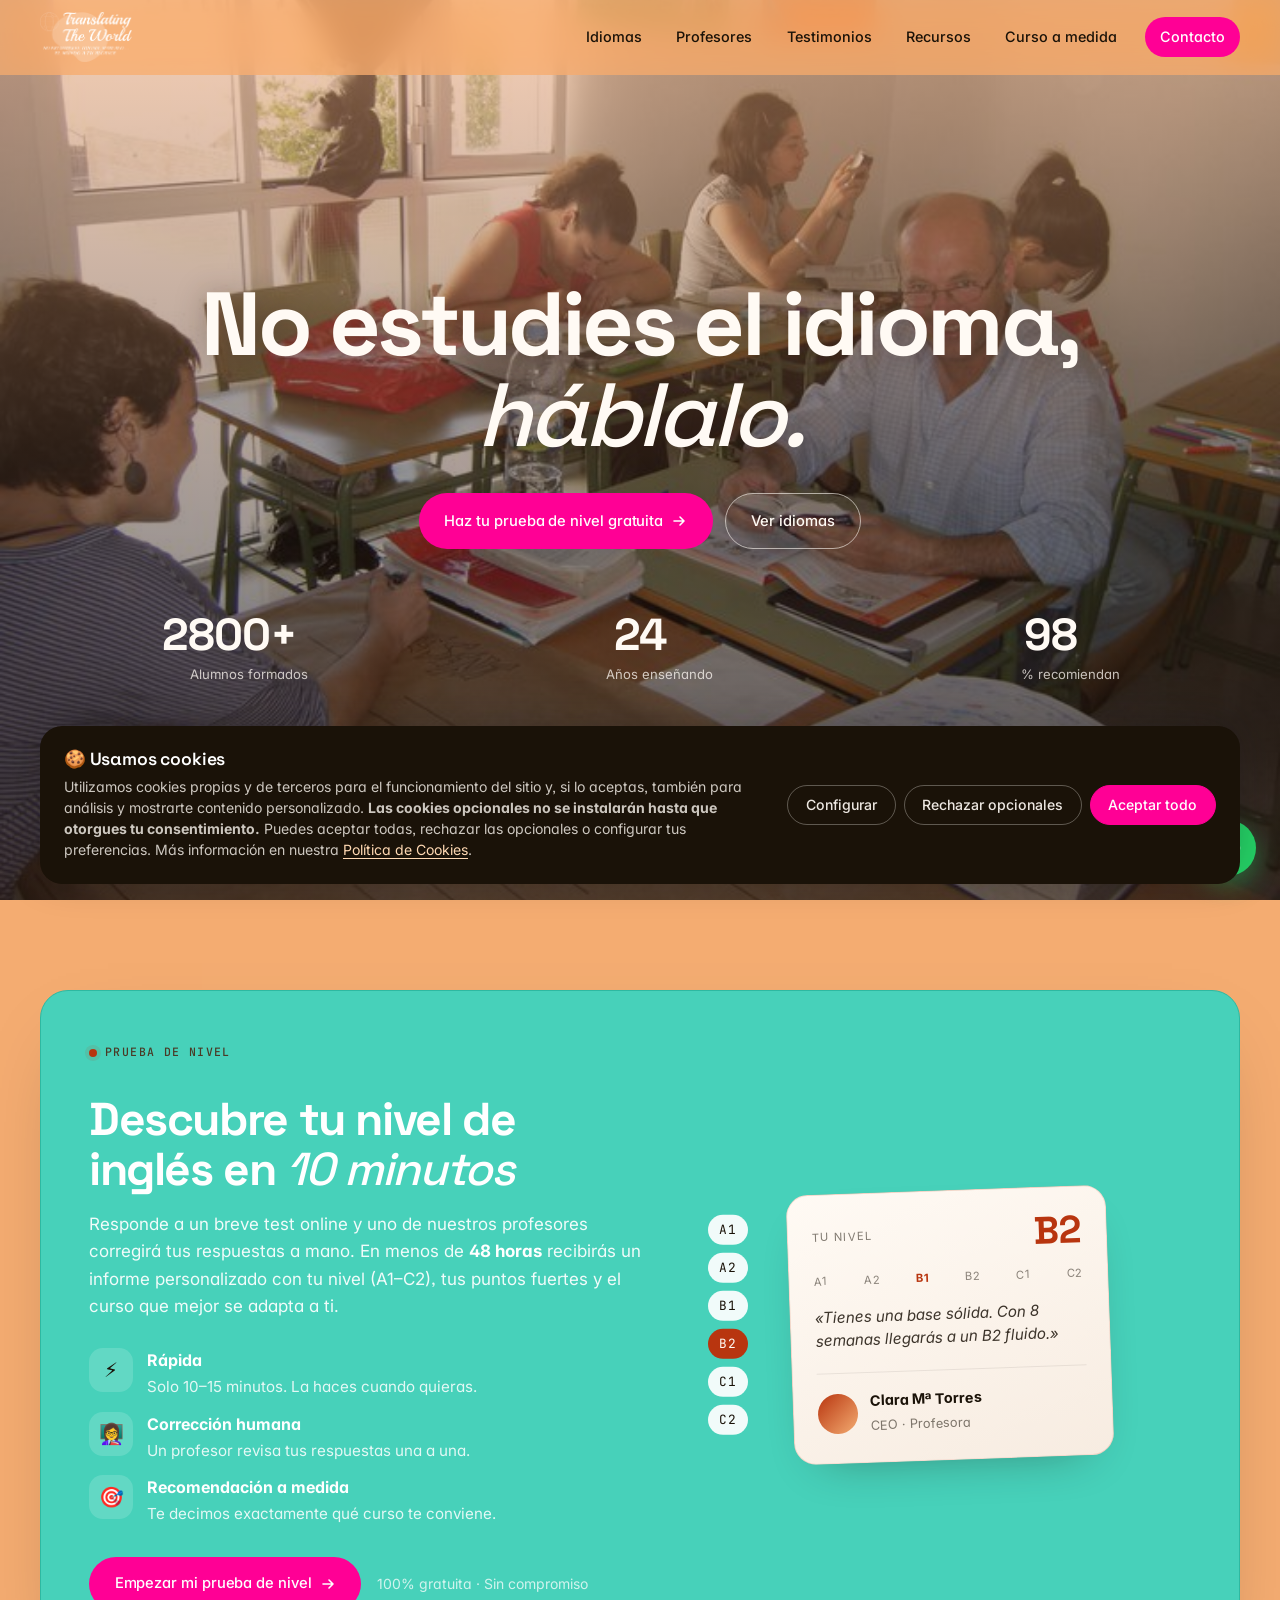
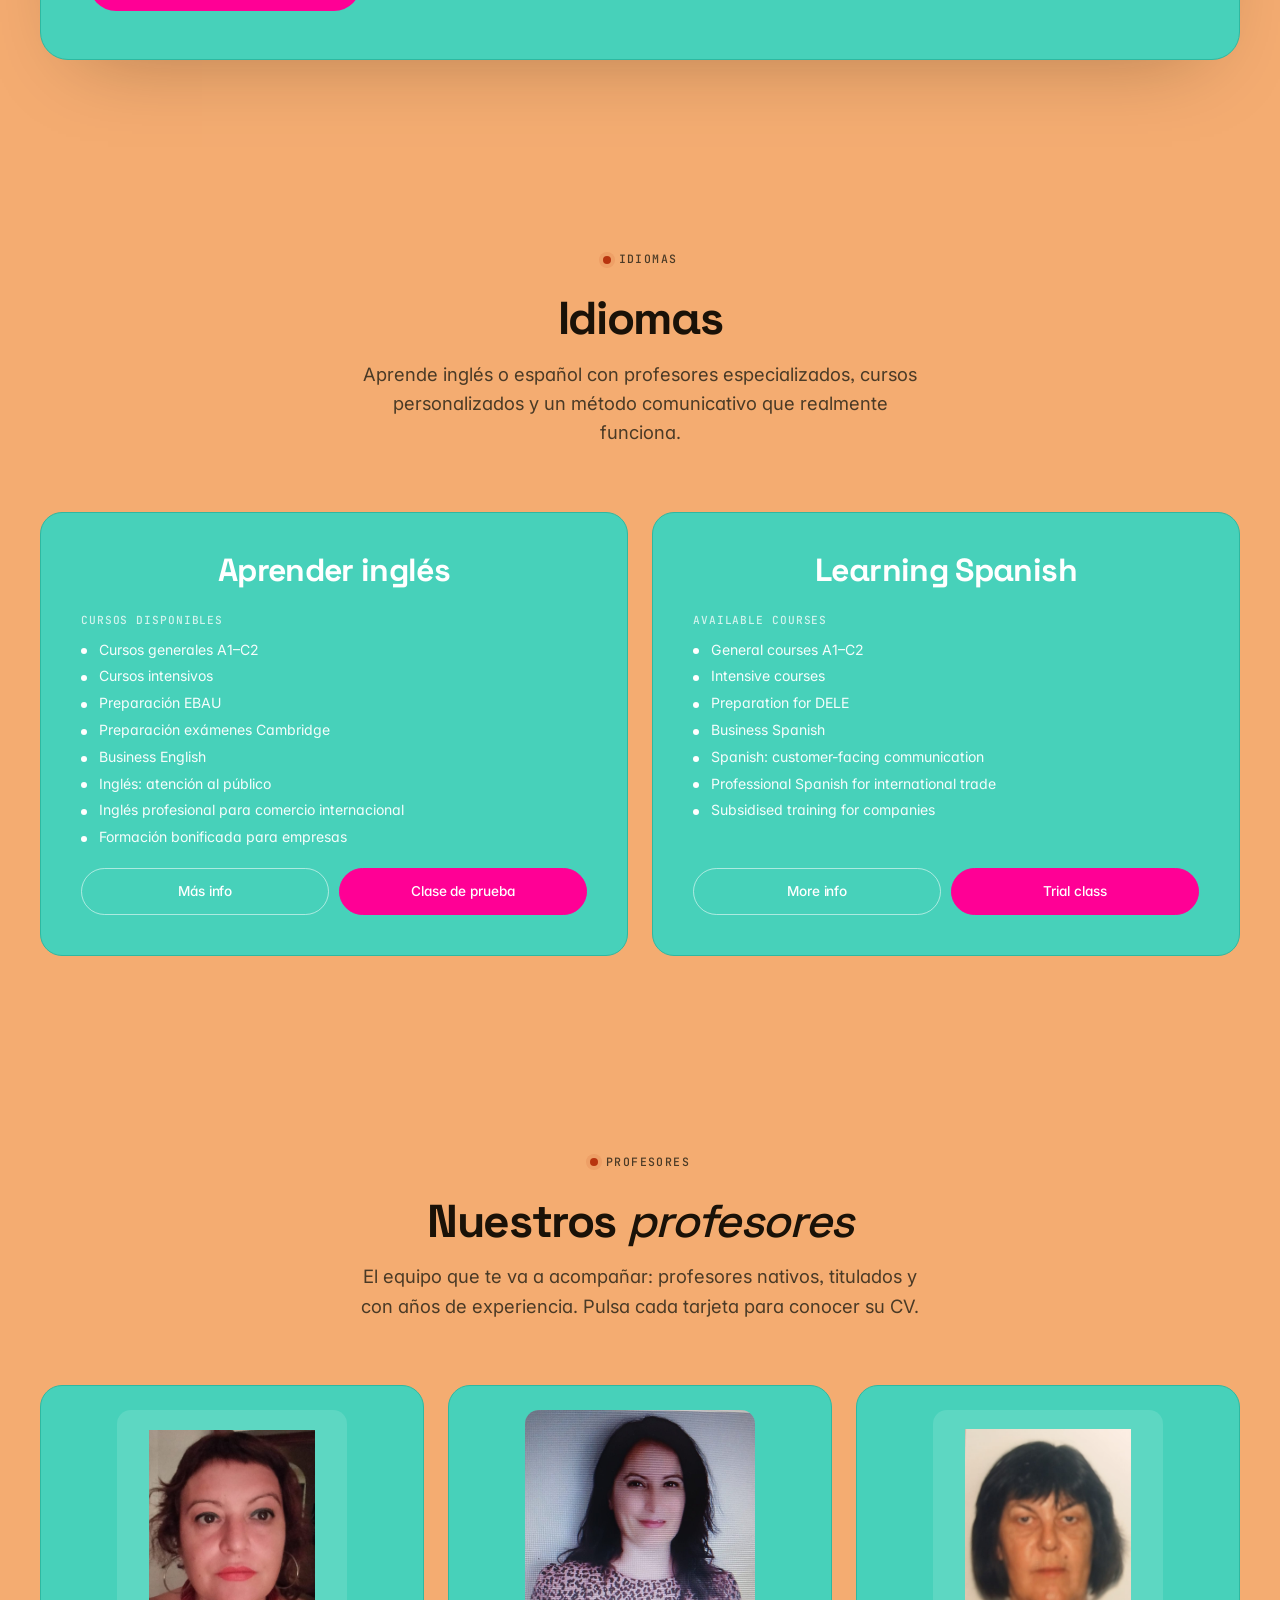
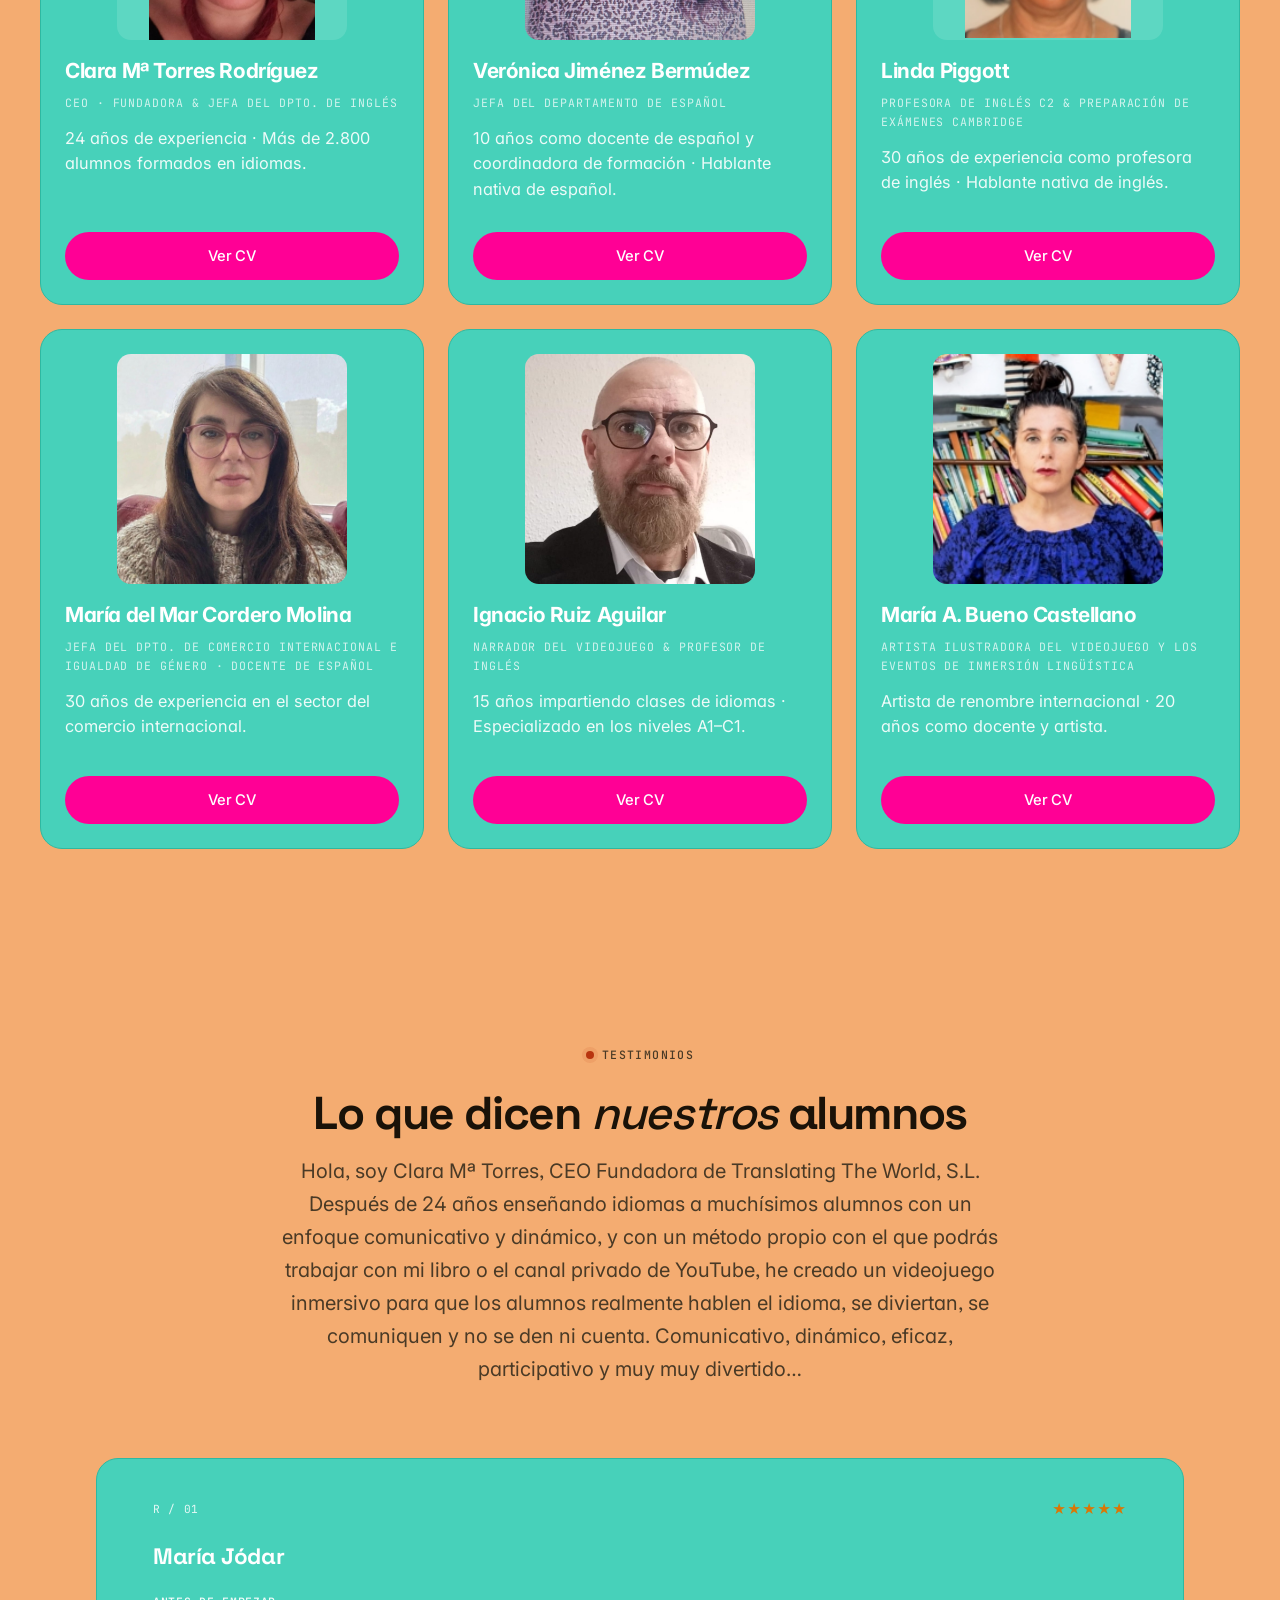
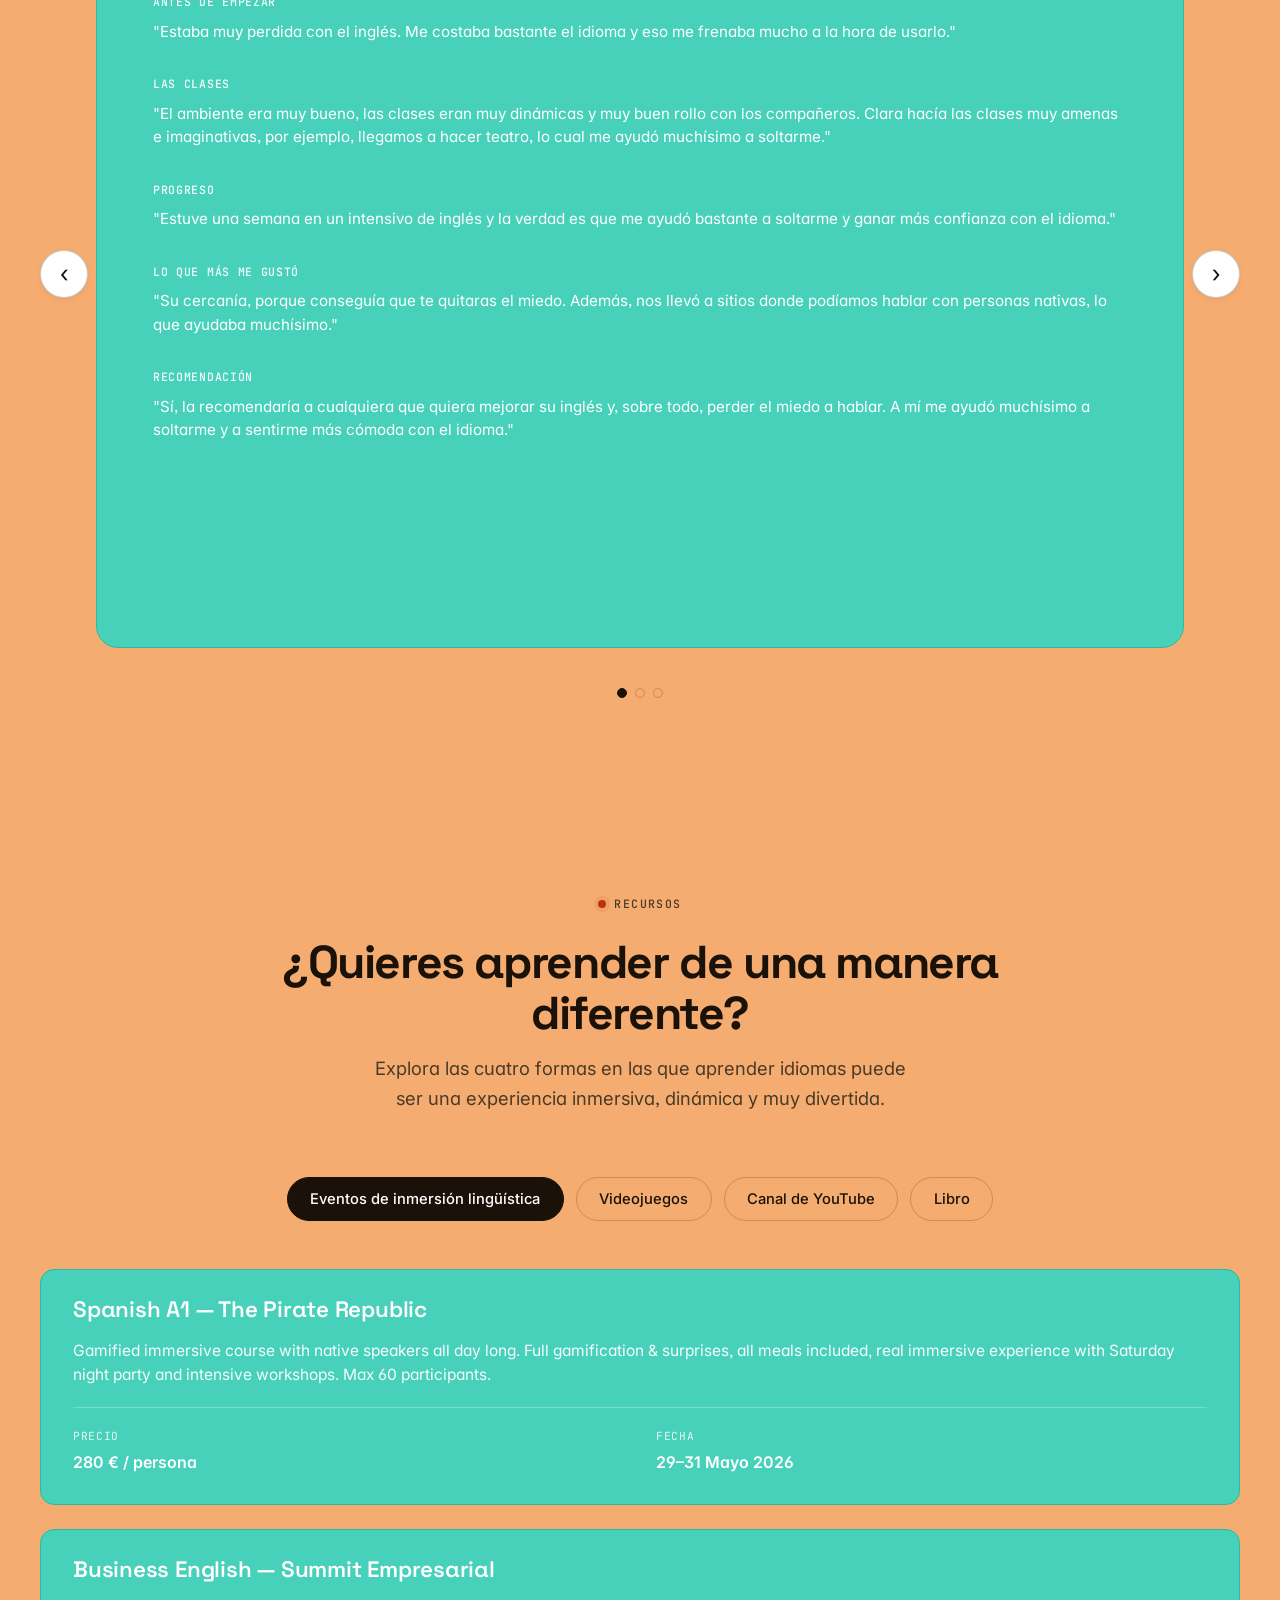
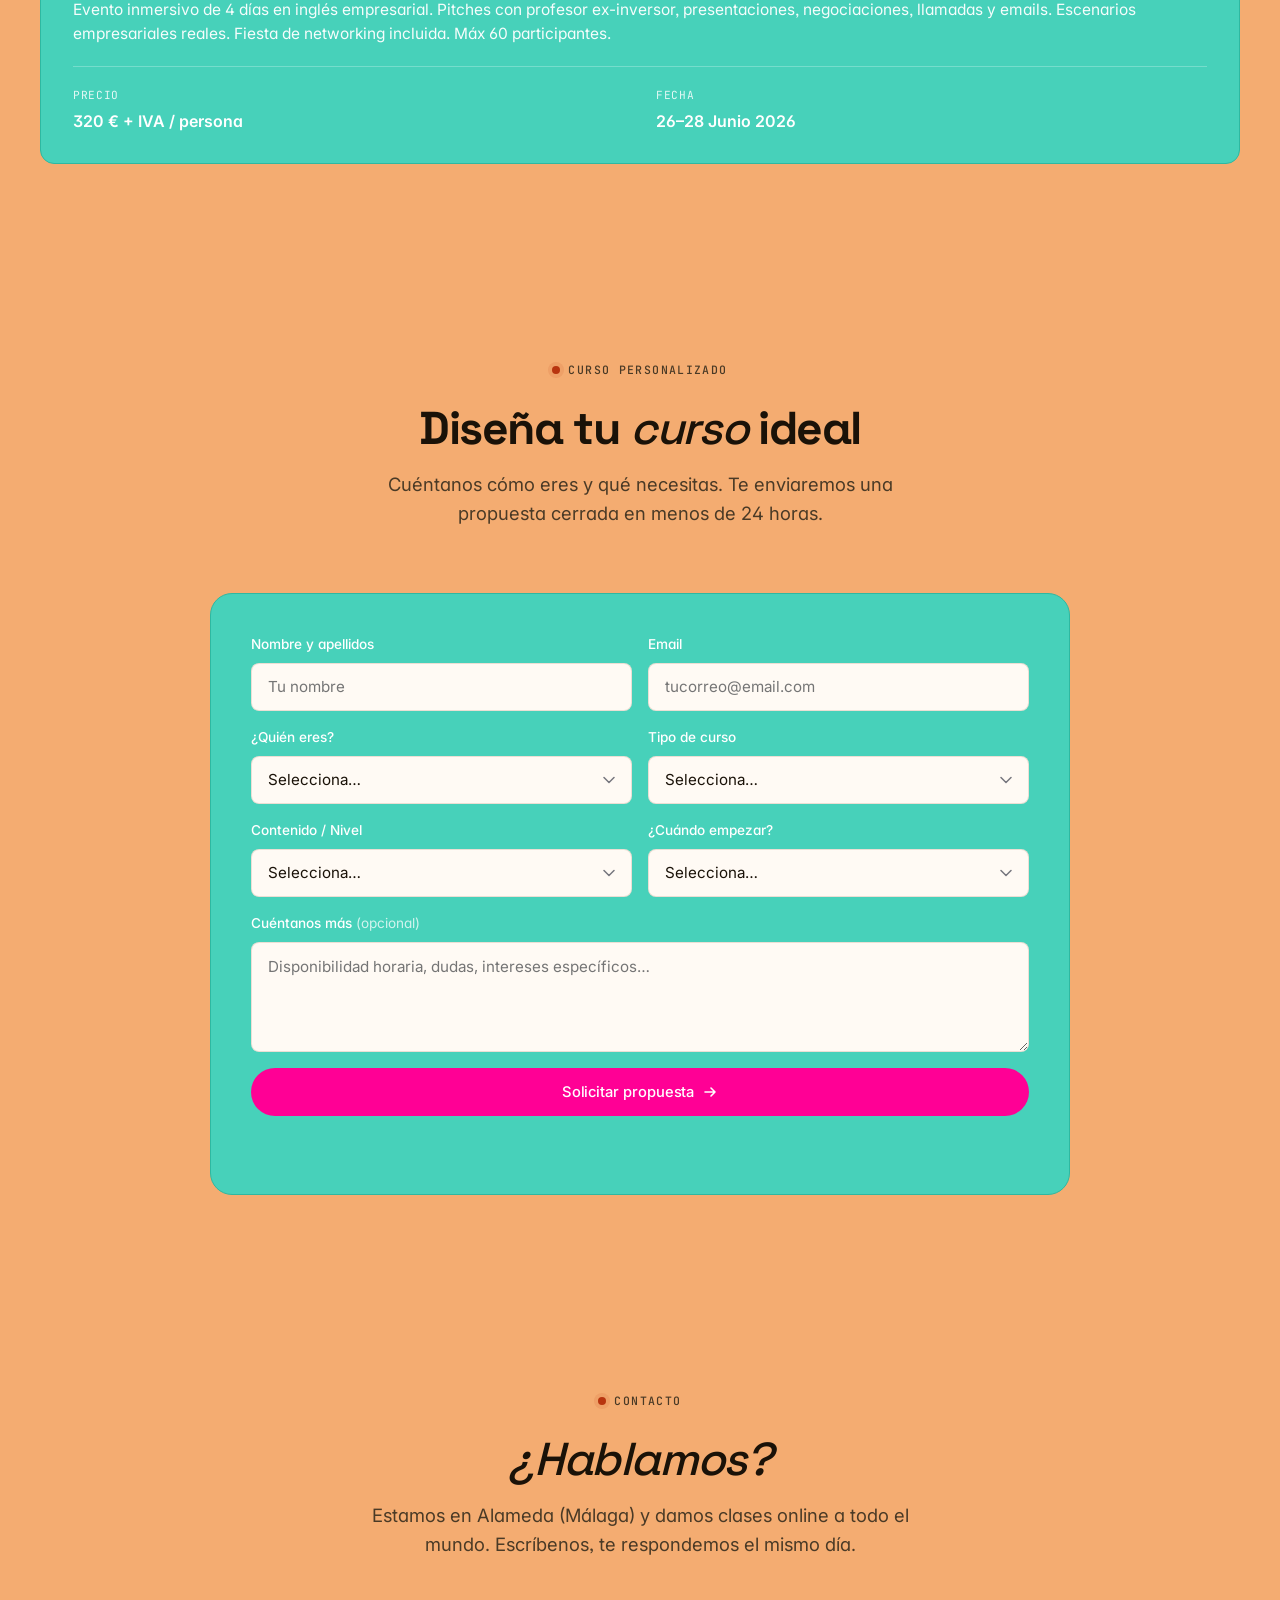
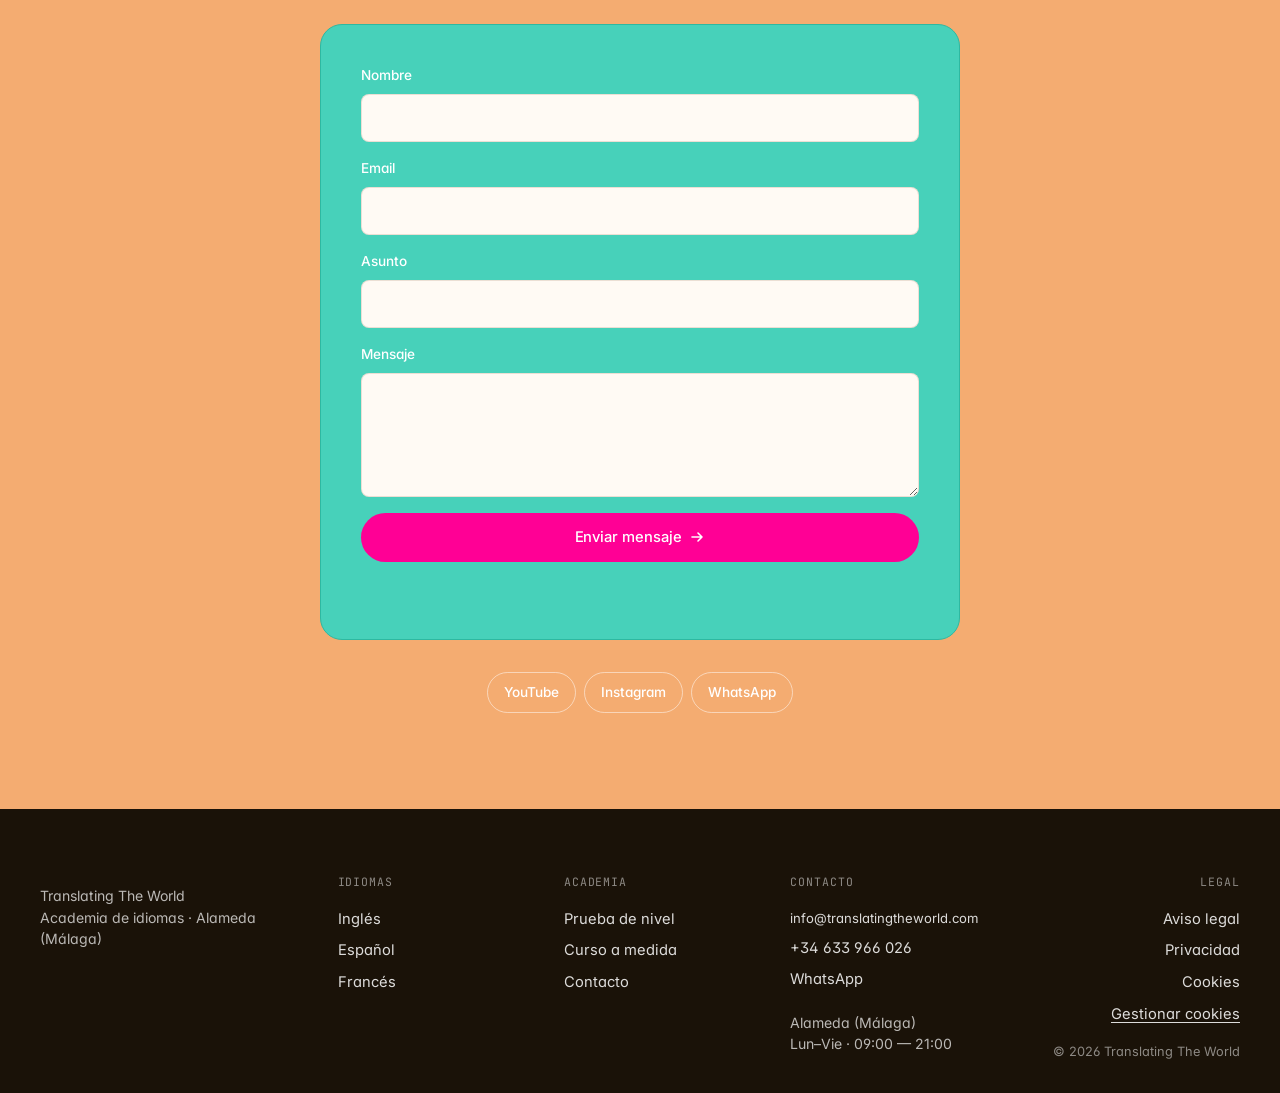
==== commit a24263f4: "Changes" ====
--- a/index.html
+++ b/index.html
@@ -7,7 +7,7 @@
     <meta name="color-scheme" content="light" />
 
     <!-- SEO principal -->
-    <title>Academia de inglés y español en Alameda (Málaga) · Translating The World</title>
+    <title>Translating The World · Academia de inglés y español en Alameda (Málaga)</title>
     <meta name="description" content="Academia de idiomas en Alameda (Málaga): aprende inglés y español con profesores nativos, cursos personalizados y preparación de Cambridge, IELTS y DELE. Clases online y presenciales." />
     <meta name="keywords" content="academia de idiomas, aprender inglés, aprender español, academia inglés Málaga, academia español Málaga, academia de idiomas Alameda, clases inglés, clases español, profesores nativos, DELE, IELTS, Cambridge, cursos de idiomas" />
     <meta name="author" content="Translating The World" />
@@ -235,7 +235,7 @@
                     <span class="eyebrow"><span class="eyebrow__dot"></span>Prueba de nivel</span>
                     <h2 class="section__title" id="leveltest-title">Descubre tu nivel de inglés en <em>10 minutos</em></h2>
                     <p class="leveltest__lead">
-                        Responde a un breve test online y uno de nuestros profesores nativos
+                        Responde a un breve test online y uno de nuestros profesores
                         corregirá tus respuestas a mano. En menos de <strong>48 horas</strong>
                         recibirás un informe personalizado con tu nivel (A1–C2), tus puntos
                         fuertes y el curso que mejor se adapta a ti.
@@ -246,14 +246,14 @@
                             <span class="leveltest__bullet-icon" aria-hidden="true">⚡</span>
                             <div>
                                 <strong>Rápida</strong>
-                                <p>Solo 10–15 preguntas. La haces cuando quieras.</p>
+                                <p>Solo 10–15 minutos. La haces cuando quieras.</p>
                             </div>
                         </li>
                         <li>
                             <span class="leveltest__bullet-icon" aria-hidden="true">👩‍🏫</span>
                             <div>
                                 <strong>Corrección humana</strong>
-                                <p>Un profesor nativo revisa tus respuestas una a una.</p>
+                                <p>Un profesor revisa tus respuestas una a una.</p>
                             </div>
                         </li>
                         <li>
@@ -288,7 +288,7 @@
                             <span class="leveltest__card-avatar" aria-hidden="true"></span>
                             <div>
                                 <strong>Clara Mª Torres</strong>
-                                <small>CEO · Profesora nativa</small>
+                                <small>CEO · Profesora</small>
                             </div>
                         </div>
                     </div>
@@ -313,7 +313,7 @@
                 <span class="eyebrow"><span class="eyebrow__dot"></span>Idiomas</span>
                 <h2 class="section__title" id="lang-title">Idiomas</h2>
                 <p class="section__lead">
-                    Aprende inglés o español con nativos, cursos personalizados
+                    Aprende inglés o español con profesores especializados, cursos personalizados
                     y un método comunicativo que realmente funciona.
                 </p>
             </header>
@@ -336,17 +336,7 @@
                         </ul>
                     </div>
 
-                    <div class="lang-card__pricing">
-                        <div class="lang-card__price">
-                            <span class="lang-card__price-value">15€</span>
-                            <span class="lang-card__price-label">por hora · individual</span>
-                        </div>
-                        <div class="lang-card__price">
-                            <span class="lang-card__price-value">10€</span>
-                            <span class="lang-card__price-label">por hora · grupo</span>
-                        </div>
-                        <p class="lang-card__price-note">Máximo 8 alumnos por grupo</p>
-                    </div>
+
 
                     <div class="lang-card__actions">
                         <a href="#contact" class="btn btn--ghost" data-info="Inglés">Más info</a>
@@ -370,17 +360,7 @@
                         </ul>
                     </div>
 
-                    <div class="lang-card__pricing">
-                        <div class="lang-card__price">
-                            <span class="lang-card__price-value">€15</span>
-                            <span class="lang-card__price-label">per hour · individual</span>
-                        </div>
-                        <div class="lang-card__price">
-                            <span class="lang-card__price-value">€10</span>
-                            <span class="lang-card__price-label">per hour · group</span>
-                        </div>
-                        <p class="lang-card__price-note">Maximum 8 students per group</p>
-                    </div>
+
 
                     <div class="lang-card__actions">
                         <a href="#contact" class="btn btn--ghost" data-info="Spanish">More info</a>
@@ -506,9 +486,9 @@
                             <h3 class="teacher-card__cv-title">CV — María del Mar Cordero</h3>
                             <ul class="teacher-card__cv">
                                 <li>🏢 30 años de experiencia en el sector del comercio internacional</li>
+                                <li>🎓 Curso de Formador de Formadores</li>
                                 <li>📚 Docente de Comercio Internacional</li>
                                 <li>⚖️ Docente de Igualdad de Género</li>
-                                <li>🎓 Curso de Formador de Formadores</li>
                             </ul>
                             <button type="button" class="btn btn--ghost teacher-card__flip" aria-expanded="true">Volver</button>
                         </div>
@@ -778,11 +758,8 @@
                                 <h3 class="event-card__title">Público General</h3>
                             </header>
                             <p class="event-card__desc">
-                                Para todas las edades. Podrás estudiar 2 idiomas de momento
-                                (inglés y francés) A1–C2. Cursos para EBAU y prepararte los
-                                exámenes de Cambridge y Alianza Francesa.
+                                El videojuego está en fase de prueba: podrás hacer varias lecciones de distintos niveles y comprobar si este es tu método. Más adelante estarán disponibles los niveles A1–C2 de inglés, francés y español para extranjeros, preparación para la EBAU y preparación de exámenes oficiales (Cambridge, Alianza Francesa y DELE).
                             </p>
-                            <a href="https://lasagadelossietemares.com" target="_blank" rel="noopener" class="btn btn--primary event-card__cta">Visitar sitio</a>
                         </article>
 
                         <article class="event-card">
@@ -796,7 +773,7 @@
                                 videojuego. Se trabaja con ordenadores, y también a nivel físico con
                                 ejercicios, juegos manipulables y diccionarios.
                             </p>
-                            <a href="https://lasagaestudiantil.com" target="_blank" rel="noopener" class="btn btn--primary event-card__cta">Visitar sitio</a>
+                            <p class="event-card__desc">Estamos trabajando en este videojuego. <a href="#contact">Ponte en contacto con nosotros</a> si te apetece probarlo.</p>
                         </article>
 
                         <article class="event-card">
@@ -808,7 +785,7 @@
                                 Learn from CEFR A1 to C2 levels and prepare for your DELE,
                                 Cambridge, and Alianza Francesa exams.
                             </p>
-                            <a href="https://thesevenseassaga.com" target="_blank" rel="noopener" class="btn btn--primary event-card__cta">Visit website</a>
+                            <p class="event-card__desc">Estamos trabajando en este videojuego. <a href="#contact">Ponte en contacto con nosotros</a> si te apetece probarlo.</p>
                         </article>
 
                         <article class="event-card">
@@ -826,9 +803,9 @@
                                 Recuerda que trabajamos con FUNDAE y la formación puede ser
                                 bonificada.
                             </p>
-                            <a href="https://certificados-de-profesionalidad.com" target="_blank" rel="noopener" class="btn btn--primary event-card__cta">Visitar sitio</a>
                         </article>
                     </div>
+                    <p class="event-card__desc" style="margin-top:1.5rem;text-align:center;">Estamos trabajando en estos videojuegos. <a href="#contact">Ponte en contacto con nosotros</a> si te apetece probarlos.</p>
                 </div>
                 <div class="resources__panel" id="r-youtube" role="tabpanel" hidden>
                     <article class="event-card event-card--centered">
@@ -863,8 +840,7 @@
                             explicaciones, ejercicios y solucionario.
                         </p>
                         <p class="event-card__desc">
-                            No lo pienses, por 22 € + IVA puedes tenerlo en casa y empezar
-                            a aprender.
+                            Puedes acceder al libro de dos maneras: en PDF, por 20 € + IVA, o en Amazon, donde puedes comprar el libro físico por 35 €.
                         </p>
                         <a href="#contact" class="btn btn--primary event-card__cta">Contáctanos</a>
                     </article>
@@ -905,6 +881,7 @@
                             <option value="empresa">Soy empresa y quiero formación para mis empleados</option>
                             <option value="ingles">Quiero aprender inglés</option>
                             <option value="espanol">Quiero aprender español</option>
+                            <option value="frances">Quiero aprender francés</option>
                             <option value="otro">Otro</option>
                         </select>
                     </div>
@@ -912,6 +889,7 @@
                         <label for="course-type">Tipo de curso</label>
                         <select id="course-type" name="course-type" required>
                             <option value="">Selecciona…</option>
+                            <option value="clases-regulares">Clases regulares</option>
                             <option value="intensivo-semanal">Intensivo semanal (3 días, ~24h)</option>
                             <option value="intensivo-finde">Intensivo fin de semana (sáb-dom, ~11h)</option>
                             <option value="evento-inmersivo">Evento inmersivo (varios días, todo incluido)</option>
@@ -945,12 +923,7 @@
                         <label for="when">¿Cuándo empezar?</label>
                         <select id="when" name="when" required>
                             <option value="">Selecciona…</option>
-                            <option value="septiembre-2026">Septiembre 2026</option>
-                            <option value="octubre-2026">Octubre 2026</option>
-                            <option value="noviembre-2026">Noviembre 2026</option>
-                            <option value="diciembre-2026">Diciembre 2026</option>
-                            <option value="sin-preferencia">Sin preferencia</option>
-                            <option value="otro">Otro</option>
+                            <!-- Las opciones de mes se generan automáticamente con JavaScript -->
                         </select>
                     </div>
                 </div>
@@ -1028,6 +1001,7 @@
                 <span class="footer__title">Idiomas</span>
                 <a href="#languages">Inglés</a>
                 <a href="#languages">Español</a>
+                <a href="#languages">Francés</a>
             </div>
             <div class="footer__col">
                 <span class="footer__title">Academia</span>
@@ -1037,16 +1011,17 @@
             </div>
             <div class="footer__col">
                 <span class="footer__title">Contacto</span>
-                <a href="mailto:info@translatingtheworld.com">info@translatingtheworld.com</a>
+                <a href="mailto:info@translatingtheworld.com" style="white-space:nowrap;font-size:0.82rem;">info@translatingtheworld.com</a>
                 <a href="tel:+34633966026">+34 633 966 026</a>
                 <a href="https://wa.me/34633966026" target="_blank" rel="noopener">WhatsApp</a>
-                <p>Calle Palenciana 9, 29530 Alameda (Málaga)<br />Lun–Vie · 09:00 — 21:00</p>
+                <p>Alameda (Málaga)<br />Lun–Vie · 09:00 — 21:00</p>
             </div>
             <div class="footer__col footer__col--legal">
                 <span class="footer__title">Legal</span>
                 <a href="aviso-legal.html">Aviso legal</a>
                 <a href="politica-de-privacidad.html">Privacidad</a>
                 <a href="politica-cookies.html">Cookies</a>
+                <button type="button" class="footer-cookie-btn" id="cookie-settings-btn">Gestionar cookies</button>
                 <p>© <span id="year">2026</span> Translating The World</p>
             </div>
         </div>
@@ -1066,7 +1041,7 @@
             </div>
             <div class="cookie-banner__actions">
                 <button type="button" class="cookie-btn cookie-btn--ghost" data-cookie-action="config">Configurar</button>
-                <button type="button" class="cookie-btn cookie-btn--ghost" data-cookie-action="reject">Rechazar todo</button>
+                <button type="button" class="cookie-btn cookie-btn--ghost" data-cookie-action="reject">Rechazar opcionales</button>
                 <button type="button" class="cookie-btn cookie-btn--primary" data-cookie-action="accept">Aceptar todo</button>
             </div>
         </div>
@@ -1117,7 +1092,7 @@
                 </div>
             </div>
             <footer class="cookie-modal__foot">
-                <button type="button" class="cookie-btn cookie-btn--ghost" data-cookie-action="reject">Rechazar todo</button>
+                <button type="button" class="cookie-btn cookie-btn--ghost" data-cookie-action="reject">Rechazar opcionales</button>
                 <button type="button" class="cookie-btn cookie-btn--ghost" data-cookie-action="save">Guardar selección</button>
                 <button type="button" class="cookie-btn cookie-btn--primary" data-cookie-action="accept">Aceptar todo</button>
             </footer>
--- a/styles.css
+++ b/styles.css
@@ -987,6 +987,20 @@
 .footer__col a:hover { color: white; }
 .footer__col--legal { text-align: right; align-items: flex-end; }
 .footer__col--legal p { color: rgba(255, 255, 255, 0.5); font-size: 0.8rem; margin-top: 0.5rem; }
+/* Botón "Gestionar cookies" del footer — reabre el panel de preferencias (RGPD) */
+.footer-cookie-btn {
+    background: none;
+    border: none;
+    padding: 0;
+    cursor: pointer;
+    font: inherit;
+    font-size: 0.92rem;
+    color: rgba(255, 255, 255, 0.85);
+    text-decoration: underline;
+    text-underline-offset: 3px;
+    transition: color 0.2s;
+}
+.footer-cookie-btn:hover { color: white; }
 
 /* ==========================================================
    ANIMATIONS
